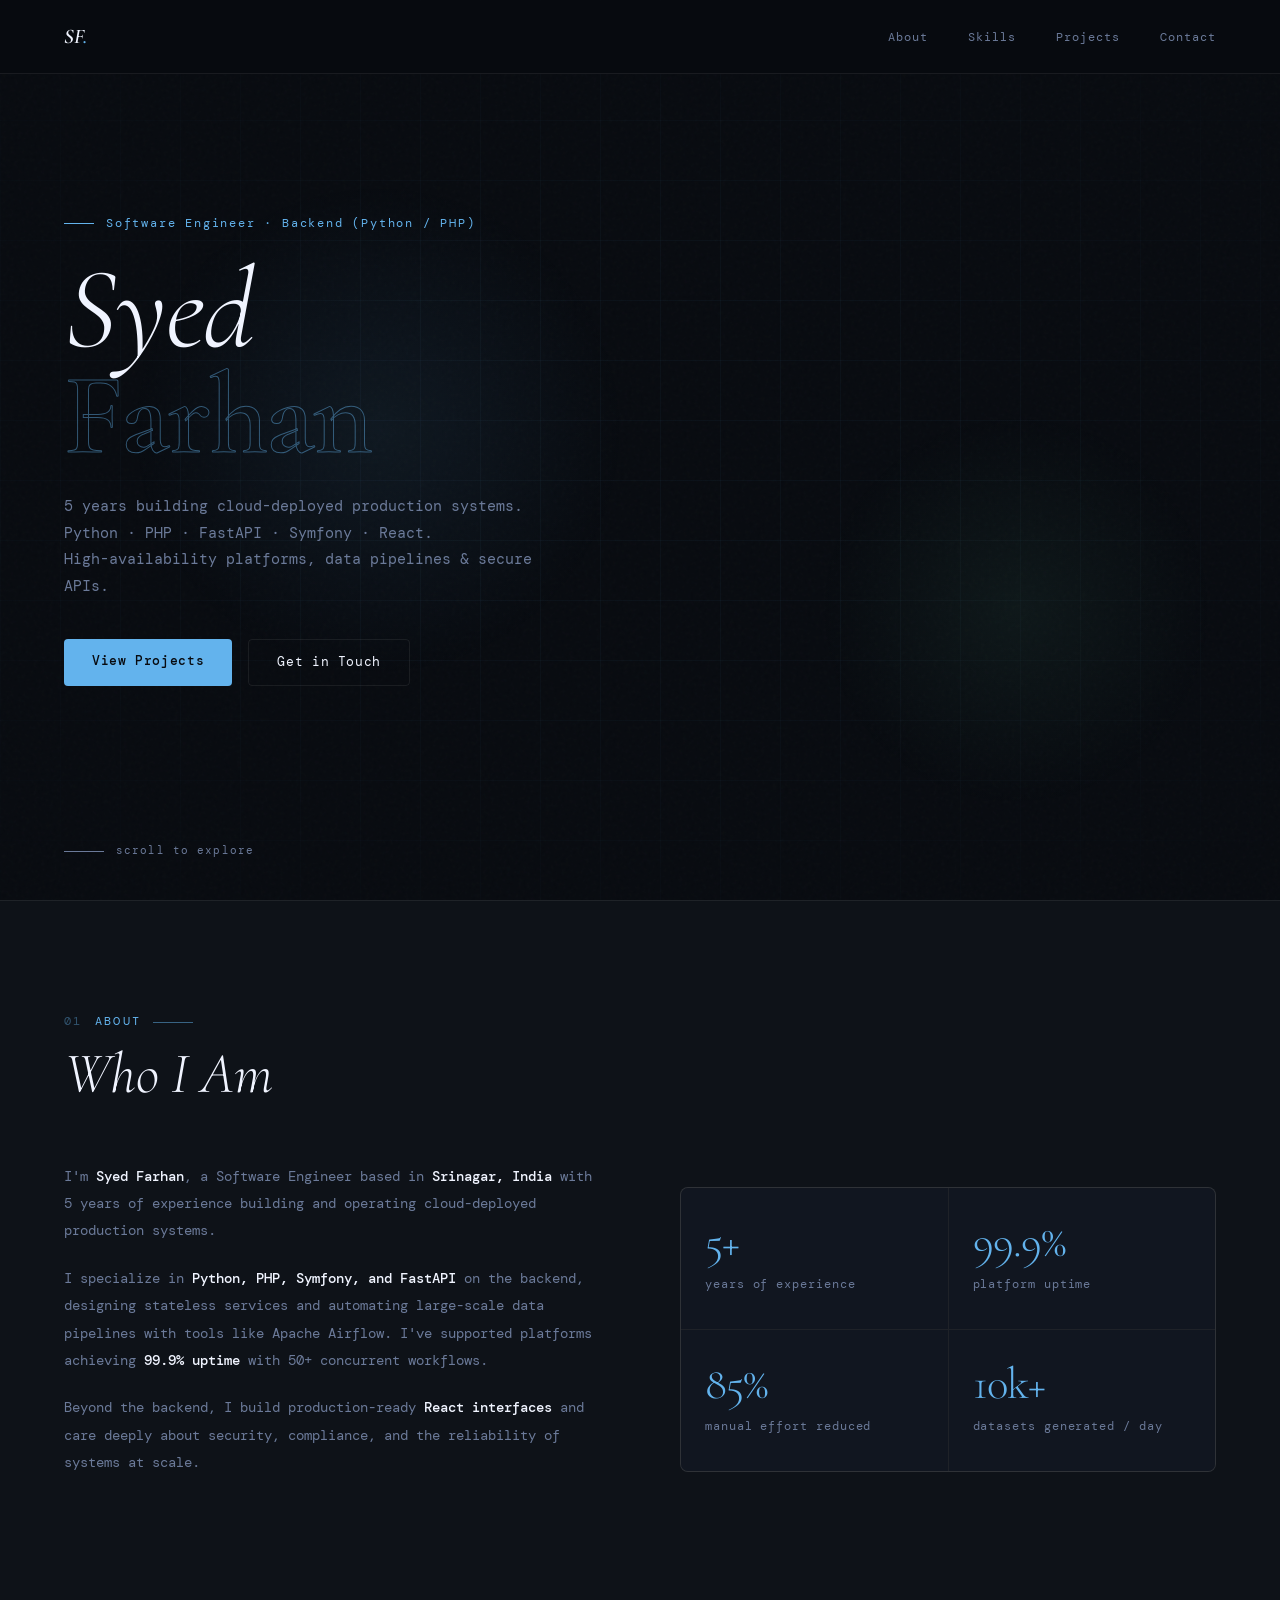
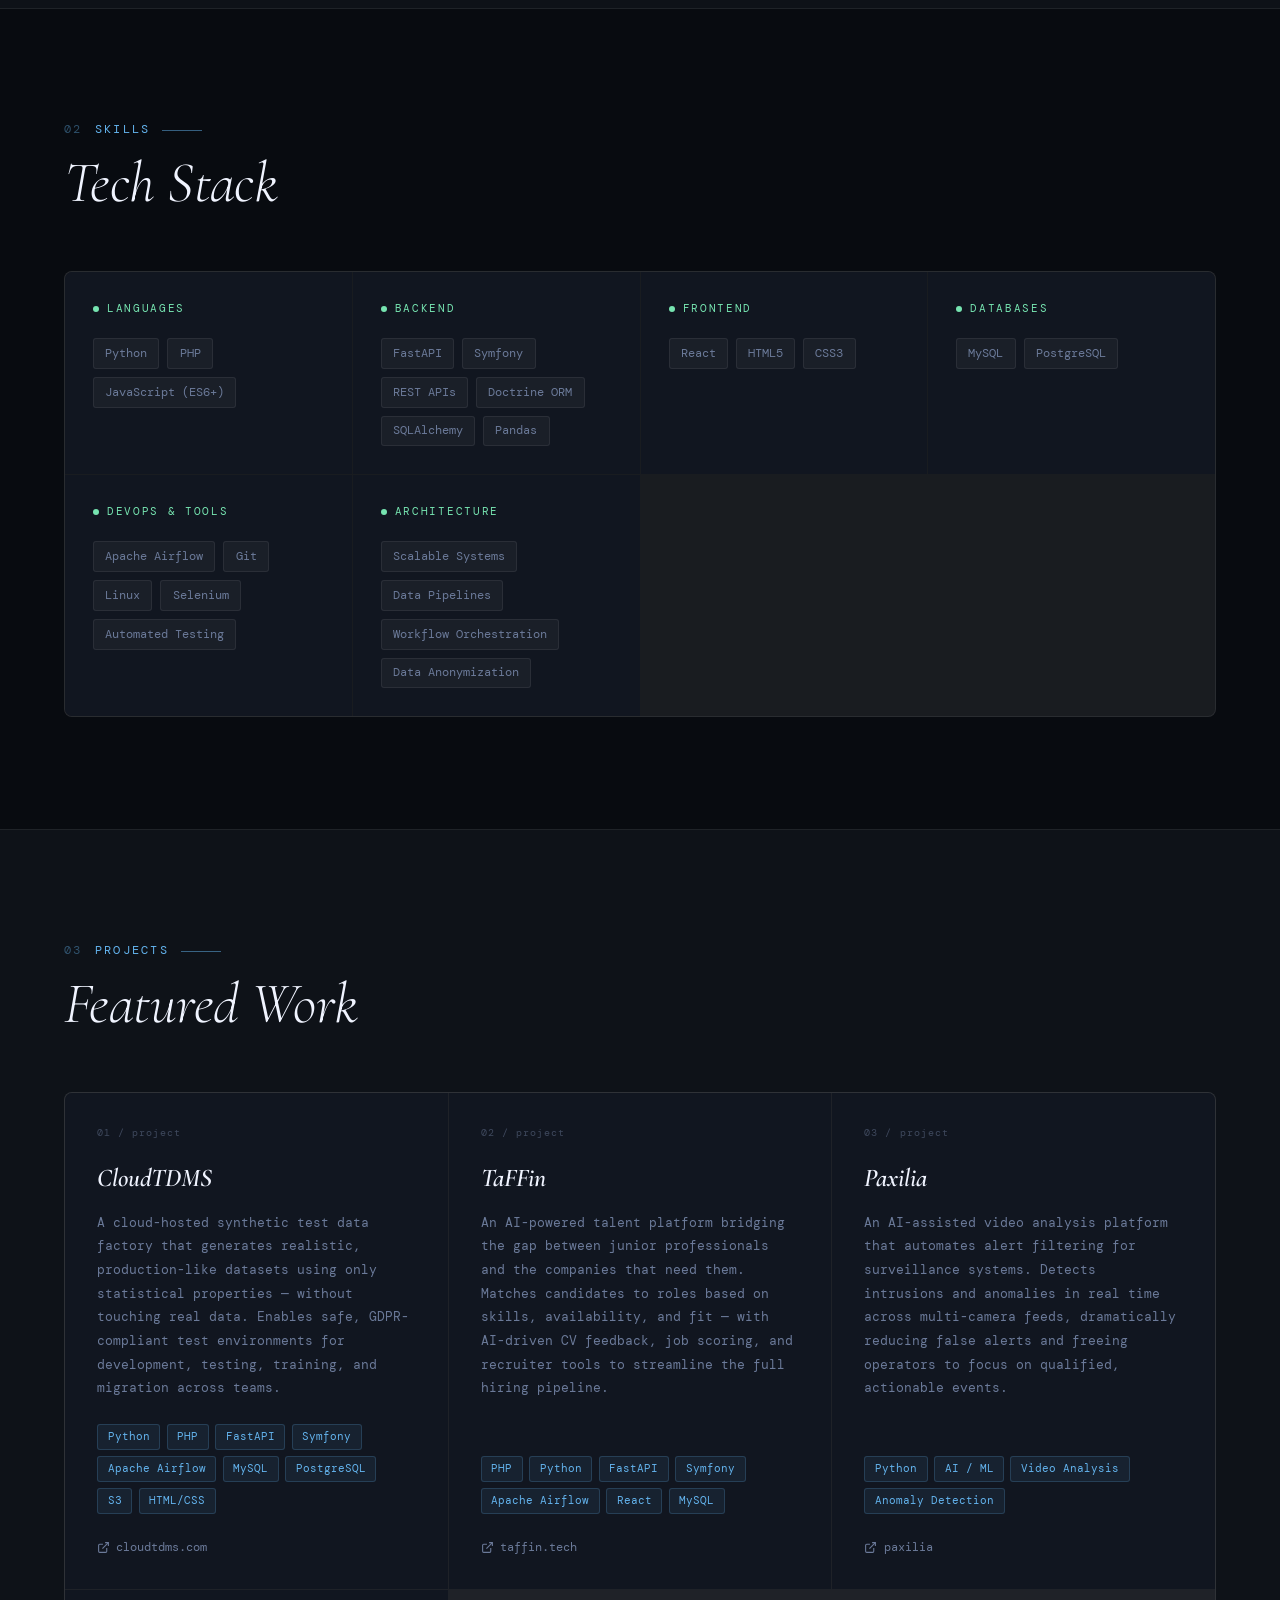
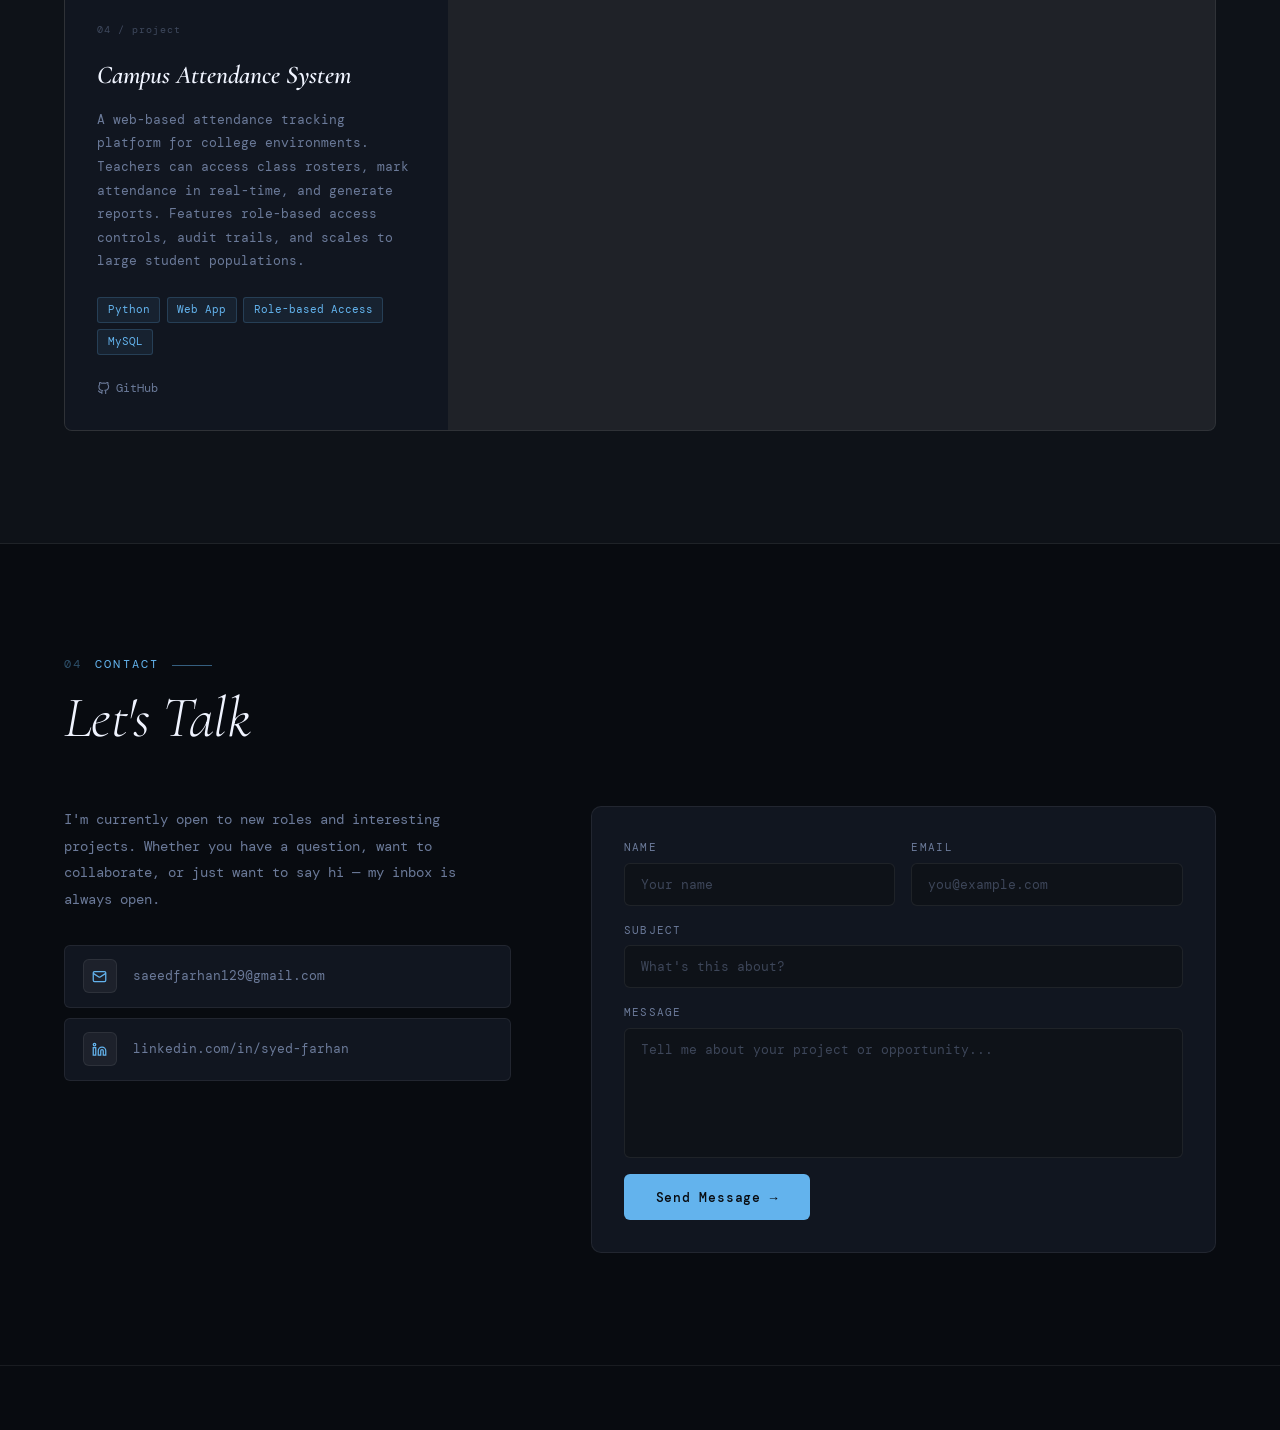
==== index.html @ 43ae6099 "name change" ====
<!DOCTYPE html>
<html lang="en">
<head>
<meta charset="UTF-8" />
<meta name="viewport" content="width=device-width, initial-scale=1.0" />
<title>Syed Farhan — Software Engineer</title>
<link rel="preconnect" href="https://fonts.googleapis.com" />
<link rel="preconnect" href="https://fonts.gstatic.com" crossorigin />
<link href="https://fonts.googleapis.com/css2?family=Cormorant+Garamond:ital,wght@0,300;0,400;0,600;0,700;1,300;1,400&family=DM+Mono:ital,wght@0,300;0,400;0,500;1,300&display=swap" rel="stylesheet" />
<style>
  *, *::before, *::after { box-sizing: border-box; margin: 0; padding: 0; }

  :root {
    --bg: #080B10;
    --bg2: #0E1218;
    --bg3: #141920;
    --card: #111620;
    --border: rgba(255,255,255,0.07);
    --border-glow: rgba(99,179,237,0.25);
    --text: #F0F4FF;
    --muted: #6B7A99;
    --accent: #63B3ED;
    --accent2: #76E4B0;
    --accent3: #F6AD55;
    --font-display: 'Cormorant Garamond', serif;
    --font-mono: 'DM Mono', monospace;
  }

  html { scroll-behavior: smooth; }

  body {
    background: var(--bg);
    color: var(--text);
    font-family: var(--font-display);
    overflow-x: hidden;
    line-height: 1.6;
  }

  /* NOISE OVERLAY */
  body::before {
    content: '';
    position: fixed;
    inset: 0;
    background-image: url("data:image/svg+xml,%3Csvg viewBox='0 0 256 256' xmlns='http://www.w3.org/2000/svg'%3E%3Cfilter id='noise'%3E%3CfeTurbulence type='fractalNoise' baseFrequency='0.9' numOctaves='4' stitchTiles='stitch'/%3E%3C/filter%3E%3Crect width='100%25' height='100%25' filter='url(%23noise)' opacity='0.035'/%3E%3C/svg%3E");
    pointer-events: none;
    z-index: 0;
    opacity: 0.6;
  }

  /* NAV */
  nav {
    position: fixed;
    top: 0; left: 0; right: 0;
    z-index: 100;
    display: flex;
    justify-content: space-between;
    align-items: center;
    padding: 1.25rem 4rem;
    background: rgba(8,11,16,0.85);
    backdrop-filter: blur(16px);
    border-bottom: 1px solid var(--border);
  }

  .nav-logo {
    font-family: 'Cormorant Garamond', serif;
    font-size: 1.3rem;
    font-weight: 600;
    font-style: italic;
    letter-spacing: 0.01em;
    color: var(--text);
    text-decoration: none;
  }

  .nav-logo span { color: var(--accent); }

  .nav-links {
    display: flex;
    gap: 2.5rem;
    list-style: none;
  }

  .nav-links a {
    font-family: var(--font-mono);
    font-size: 0.78rem;
    color: var(--muted);
    text-decoration: none;
    letter-spacing: 0.08em;
    transition: color 0.2s;
  }

  .nav-links a:hover { color: var(--accent); }

  /* HERO */
  #hero {
    min-height: 100vh;
    display: flex;
    align-items: center;
    padding: 0 4rem;
    position: relative;
    overflow: hidden;
  }

  .hero-grid-bg {
    position: absolute;
    inset: 0;
    background-image:
      linear-gradient(rgba(99,179,237,0.04) 1px, transparent 1px),
      linear-gradient(90deg, rgba(99,179,237,0.04) 1px, transparent 1px);
    background-size: 60px 60px;
    mask-image: radial-gradient(ellipse 80% 70% at 50% 50%, black 30%, transparent 100%);
  }

  .hero-glow {
    position: absolute;
    top: 20%; left: 10%;
    width: 500px; height: 500px;
    background: radial-gradient(circle, rgba(99,179,237,0.08) 0%, transparent 70%);
    pointer-events: none;
  }

  .hero-glow2 {
    position: absolute;
    bottom: 10%; right: 5%;
    width: 400px; height: 400px;
    background: radial-gradient(circle, rgba(118,228,176,0.06) 0%, transparent 70%);
    pointer-events: none;
  }

  .hero-content {
    position: relative;
    z-index: 1;
    max-width: 800px;
  }

  .hero-tag {
    font-family: var(--font-mono);
    font-size: 0.75rem;
    color: var(--accent);
    letter-spacing: 0.15em;
    margin-bottom: 1.5rem;
    display: flex;
    align-items: center;
    gap: 0.75rem;
    opacity: 0;
    animation: fadeUp 0.7s 0.1s forwards;
  }

  .hero-tag::before {
    content: '';
    width: 30px; height: 1px;
    background: var(--accent);
  }

  h1.hero-name {
    font-size: clamp(4rem, 9vw, 8.5rem);
    font-weight: 300;
    font-style: italic;
    line-height: 0.92;
    letter-spacing: -0.01em;
    margin-bottom: 1.5rem;
    opacity: 0;
    animation: fadeUp 0.7s 0.25s forwards;
  }

  h1.hero-name .line2 {
    color: transparent;
    -webkit-text-stroke: 1px rgba(99,179,237,0.45);
    font-style: normal;
    font-weight: 600;
  }

  .hero-desc {
    font-family: var(--font-mono);
    font-size: 0.92rem;
    color: var(--muted);
    max-width: 480px;
    line-height: 1.8;
    margin-bottom: 2.5rem;
    opacity: 0;
    animation: fadeUp 0.7s 0.4s forwards;
  }

  .hero-ctas {
    display: flex;
    gap: 1rem;
    flex-wrap: wrap;
    opacity: 0;
    animation: fadeUp 0.7s 0.55s forwards;
  }

  .btn-primary {
    padding: 0.75rem 1.75rem;
    background: var(--accent);
    color: #080B10;
    font-family: var(--font-mono);
    font-size: 0.8rem;
    font-weight: 500;
    letter-spacing: 0.05em;
    text-decoration: none;
    border-radius: 4px;
    transition: opacity 0.2s, transform 0.2s;
  }

  .btn-primary:hover { opacity: 0.88; transform: translateY(-2px); }

  .btn-ghost {
    padding: 0.75rem 1.75rem;
    background: transparent;
    color: var(--text);
    font-family: var(--font-mono);
    font-size: 0.8rem;
    font-weight: 400;
    letter-spacing: 0.05em;
    text-decoration: none;
    border: 1px solid var(--border);
    border-radius: 4px;
    transition: border-color 0.2s, transform 0.2s;
  }

  .btn-ghost:hover { border-color: var(--accent); transform: translateY(-2px); }

  .hero-scroll-hint {
    position: absolute;
    bottom: 2.5rem; left: 4rem;
    font-family: var(--font-mono);
    font-size: 0.7rem;
    color: var(--muted);
    letter-spacing: 0.1em;
    display: flex;
    align-items: center;
    gap: 0.75rem;
    opacity: 0;
    animation: fadeUp 0.7s 0.9s forwards;
  }

  .scroll-line {
    width: 40px; height: 1px;
    background: var(--muted);
    position: relative;
    overflow: hidden;
  }

  .scroll-line::after {
    content: '';
    position: absolute;
    top: 0; left: -100%;
    width: 100%; height: 100%;
    background: var(--accent);
    animation: scrollAnim 2s 1.5s infinite;
  }

  /* SECTIONS */
  section {
    padding: 7rem 4rem;
    position: relative;
  }

  .section-label {
    font-family: var(--font-mono);
    font-size: 0.72rem;
    color: var(--accent);
    letter-spacing: 0.2em;
    text-transform: uppercase;
    margin-bottom: 0.75rem;
    display: flex;
    align-items: center;
    gap: 0.75rem;
  }

  .section-label::before {
    content: attr(data-num);
    opacity: 0.4;
  }

  .section-label::after {
    content: '';
    flex: 1;
    max-width: 40px;
    height: 1px;
    background: var(--accent);
    opacity: 0.5;
  }

  h2.section-title {
    font-size: clamp(2.2rem, 4.5vw, 3.8rem);
    font-weight: 300;
    font-style: italic;
    letter-spacing: -0.01em;
    margin-bottom: 3.5rem;
    line-height: 1.1;
  }

  /* ABOUT */
  #about {
    background: var(--bg2);
    border-top: 1px solid var(--border);
    border-bottom: 1px solid var(--border);
  }

  .about-grid {
    display: grid;
    grid-template-columns: 1fr 1fr;
    gap: 5rem;
    align-items: center;
  }

  .about-text p {
    font-family: var(--font-mono);
    font-size: 0.9rem;
    color: var(--muted);
    line-height: 1.9;
    margin-bottom: 1.25rem;
  }

  .about-text p strong { color: var(--text); font-weight: 500; }

  .about-stats {
    display: grid;
    grid-template-columns: 1fr 1fr;
    gap: 1px;
    background: var(--border);
    border: 1px solid var(--border);
    border-radius: 8px;
    overflow: hidden;
  }

  .stat-cell {
    background: var(--card);
    padding: 2rem 1.5rem;
    transition: background 0.2s;
  }

  .stat-cell:hover { background: var(--bg3); }

  .stat-num {
    font-family: 'Cormorant Garamond', serif;
    font-size: 2.8rem;
    font-weight: 300;
    letter-spacing: -0.02em;
    color: var(--accent);
    display: block;
    line-height: 1;
    margin-bottom: 0.4rem;
  }

  .stat-label {
    font-family: var(--font-mono);
    font-size: 0.72rem;
    color: var(--muted);
    letter-spacing: 0.08em;
  }

  /* SKILLS */
  #skills { background: var(--bg); }

  .skills-grid {
    display: grid;
    grid-template-columns: repeat(auto-fit, minmax(240px, 1fr));
    gap: 1px;
    background: var(--border);
    border: 1px solid var(--border);
    border-radius: 8px;
    overflow: hidden;
  }

  .skill-category {
    background: var(--card);
    padding: 1.75rem;
    transition: background 0.2s;
  }

  .skill-category:hover { background: var(--bg3); }

  .skill-category-name {
    font-family: var(--font-mono);
    font-size: 0.7rem;
    color: var(--accent2);
    letter-spacing: 0.15em;
    text-transform: uppercase;
    margin-bottom: 1.25rem;
    display: flex;
    align-items: center;
    gap: 0.5rem;
  }

  .skill-category-name::before {
    content: '';
    width: 6px; height: 6px;
    background: var(--accent2);
    border-radius: 50%;
  }

  .skill-tags {
    display: flex;
    flex-wrap: wrap;
    gap: 0.5rem;
  }

  .skill-tag {
    font-family: var(--font-mono);
    font-size: 0.75rem;
    color: var(--muted);
    background: rgba(255,255,255,0.04);
    border: 1px solid var(--border);
    padding: 0.3rem 0.7rem;
    border-radius: 3px;
    transition: color 0.2s, border-color 0.2s;
  }

  .skill-tag:hover { color: var(--text); border-color: rgba(255,255,255,0.15); }

  /* PROJECTS */
  #projects {
    background: var(--bg2);
    border-top: 1px solid var(--border);
    border-bottom: 1px solid var(--border);
  }

  .projects-grid {
    display: grid;
    grid-template-columns: repeat(auto-fit, minmax(320px, 1fr));
    gap: 1px;
    background: var(--border);
    border: 1px solid var(--border);
    border-radius: 8px;
    overflow: hidden;
  }

  .project-card {
    background: var(--card);
    padding: 2rem;
    position: relative;
    transition: background 0.25s;
    overflow: hidden;
    display: flex;
    flex-direction: column;
  }

  .project-card::before {
    content: '';
    position: absolute;
    top: 0; left: 0; right: 0;
    height: 2px;
    background: linear-gradient(90deg, var(--accent), var(--accent2));
    opacity: 0;
    transition: opacity 0.25s;
  }

  .project-card:hover { background: var(--bg3); }
  .project-card:hover::before { opacity: 1; }

  .project-num {
    font-family: var(--font-mono);
    font-size: 0.65rem;
    color: var(--muted);
    letter-spacing: 0.1em;
    margin-bottom: 1rem;
    opacity: 0.5;
  }

  .project-title {
    font-family: 'Cormorant Garamond', serif;
    font-size: 1.6rem;
    font-weight: 600;
    font-style: italic;
    letter-spacing: 0;
    margin-bottom: 0.75rem;
    color: var(--text);
  }

  .project-desc {
    font-family: var(--font-mono);
    font-size: 0.82rem;
    color: var(--muted);
    line-height: 1.8;
    margin-bottom: 1.5rem;
    flex: 1;
  }

  .project-tech {
    display: flex;
    flex-wrap: wrap;
    gap: 0.4rem;
    margin-bottom: 1.5rem;
  }

  .tech-tag {
    font-family: var(--font-mono);
    font-size: 0.68rem;
    color: var(--accent);
    background: rgba(99,179,237,0.08);
    border: 1px solid rgba(99,179,237,0.2);
    padding: 0.2rem 0.6rem;
    border-radius: 3px;
  }

  .project-links {
    display: flex;
    gap: 1rem;
  }

  .project-link {
    font-family: var(--font-mono);
    font-size: 0.75rem;
    color: var(--muted);
    text-decoration: none;
    display: flex;
    align-items: center;
    gap: 0.4rem;
    transition: color 0.2s;
  }

  .project-link:hover { color: var(--accent); }

  .project-link svg { width: 13px; height: 13px; }

  /* CONTACT */
  #contact { background: var(--bg); }

  .contact-inner {
    display: grid;
    grid-template-columns: 1fr 1.4fr;
    gap: 5rem;
    align-items: start;
  }

  .contact-left p {
    font-family: var(--font-mono);
    font-size: 0.88rem;
    color: var(--muted);
    line-height: 1.9;
    margin-bottom: 2rem;
  }

  .contact-links {
    display: flex;
    flex-direction: column;
    gap: 0.6rem;
  }

  .contact-link {
    display: flex;
    align-items: center;
    gap: 1rem;
    font-family: var(--font-mono);
    font-size: 0.8rem;
    color: var(--muted);
    text-decoration: none;
    padding: 0.85rem 1.1rem;
    border: 1px solid var(--border);
    border-radius: 6px;
    background: var(--card);
    transition: color 0.2s, border-color 0.2s, background 0.2s;
  }

  .contact-link:hover {
    color: var(--text);
    border-color: rgba(99,179,237,0.3);
    background: rgba(99,179,237,0.05);
  }

  .contact-link-icon {
    width: 34px; height: 34px;
    background: rgba(255,255,255,0.05);
    border-radius: 6px;
    display: flex;
    align-items: center;
    justify-content: center;
    flex-shrink: 0;
    border: 1px solid var(--border);
  }

  .contact-link-icon svg { width: 15px; height: 15px; stroke: var(--accent); }

  .contact-form {
    display: flex;
    flex-direction: column;
    gap: 1rem;
    background: var(--card);
    border: 1px solid var(--border);
    border-radius: 10px;
    padding: 2rem;
  }

  .form-row {
    display: grid;
    grid-template-columns: 1fr 1fr;
    gap: 1rem;
  }

  .form-group {
    display: flex;
    flex-direction: column;
    gap: 0.4rem;
  }

  .form-label {
    font-family: var(--font-mono);
    font-size: 0.68rem;
    color: var(--muted);
    letter-spacing: 0.12em;
    text-transform: uppercase;
  }

  .form-input, .form-textarea {
    background: var(--bg2);
    border: 1px solid var(--border);
    border-radius: 6px;
    padding: 0.75rem 1rem;
    color: var(--text);
    font-family: var(--font-mono);
    font-size: 0.83rem;
    outline: none;
    transition: border-color 0.2s, background 0.2s;
    resize: none;
  }

  .form-input::placeholder, .form-textarea::placeholder { color: rgba(107,122,153,0.5); }

  .form-input:focus, .form-textarea:focus {
    border-color: rgba(99,179,237,0.4);
    background: rgba(99,179,237,0.03);
  }

  .form-textarea { min-height: 130px; }

  .form-submit {
    padding: 0.9rem 2rem;
    background: var(--accent);
    color: #080B10;
    font-family: var(--font-mono);
    font-size: 0.8rem;
    font-weight: 500;
    letter-spacing: 0.06em;
    border: none;
    border-radius: 6px;
    cursor: pointer;
    align-self: flex-start;
    transition: opacity 0.2s, transform 0.15s;
  }

  .form-submit:hover { opacity: 0.88; transform: translateY(-1px); }

  /* FOOTER */
  footer {
    border-top: 1px solid var(--border);
    padding: 2rem 4rem;
    display: flex;
    justify-content: space-between;
    align-items: center;
    background: var(--bg);
  }

  .footer-copy {
    font-family: var(--font-mono);
    font-size: 0.72rem;
    color: var(--muted);
    letter-spacing: 0.05em;
  }

  .footer-back {
    font-family: var(--font-mono);
    font-size: 0.72rem;
    color: var(--muted);
    text-decoration: none;
    display: flex;
    align-items: center;
    gap: 0.5rem;
    transition: color 0.2s;
  }

  .footer-back:hover { color: var(--accent); }

  /* ANIMATIONS */
  @keyframes fadeUp {
    from { opacity: 0; transform: translateY(20px); }
    to   { opacity: 1; transform: translateY(0); }
  }

  @keyframes scrollAnim {
    0%  { left: -100%; }
    50% { left: 0%; }
    100%{ left: 100%; }
  }

  /* RESPONSIVE */
  @media (max-width: 900px) {
    nav { padding: 1.25rem 2rem; }
    .nav-links { gap: 1.5rem; }
    section { padding: 5rem 2rem; }
    #hero { padding: 0 2rem; }
    .hero-scroll-hint { left: 2rem; }
    .about-grid, .contact-inner { grid-template-columns: 1fr; gap: 3rem; }
    footer { padding: 1.5rem 2rem; }
  }

  @media (max-width: 600px) {
    .nav-links { display: none; }
    .form-row { grid-template-columns: 1fr; }
  }
</style>
</head>
<body>

<!-- NAV -->
<nav>
  <a href="#hero" class="nav-logo">SF<span>.</span></a>
  <ul class="nav-links">
    <li><a href="#about">About</a></li>
    <li><a href="#skills">Skills</a></li>
    <li><a href="#projects">Projects</a></li>
    <li><a href="#contact">Contact</a></li>
  </ul>
</nav>

<!-- HERO -->
<section id="hero">
  <div class="hero-grid-bg"></div>
  <div class="hero-glow"></div>
  <div class="hero-glow2"></div>
  <div class="hero-content">
    <div class="hero-tag">Software Engineer · Backend (Python / PHP)</div>
    <h1 class="hero-name">
      Syed<br>
      <span class="line2">Farhan</span>
    </h1>
    <p class="hero-desc">
      5 years building cloud-deployed production systems.<br>
      Python · PHP · FastAPI · Symfony · React.<br>
      High-availability platforms, data pipelines & secure APIs.
    </p>
    <div class="hero-ctas">
      <a href="#projects" class="btn-primary">View Projects</a>
      <a href="#contact" class="btn-ghost">Get in Touch</a>
    </div>
  </div>
  <div class="hero-scroll-hint">
    <span class="scroll-line"></span>
    scroll to explore
  </div>
</section>

<!-- ABOUT -->
<section id="about">
  <div class="section-label" data-num="01">About</div>
  <h2 class="section-title">Who I Am</h2>
  <div class="about-grid">
    <div class="about-text">
      <p>
        I'm <strong>Syed Farhan</strong>, a Software Engineer based in <strong>Srinagar, India</strong> with
        5 years of experience building and operating cloud-deployed production systems.
      </p>
      <p>
        I specialize in <strong>Python, PHP, Symfony, and FastAPI</strong> on the backend,
        designing stateless services and automating large-scale data pipelines with
        tools like Apache Airflow. I've supported platforms achieving <strong>99.9% uptime</strong>
        with 50+ concurrent workflows.
      </p>
      <p>
        Beyond the backend, I build production-ready <strong>React interfaces</strong> and care
        deeply about security, compliance, and the reliability of systems at scale.
      </p>
    </div>
    <div class="about-stats">
      <div class="stat-cell">
        <span class="stat-num">5+</span>
        <span class="stat-label">years of experience</span>
      </div>
      <div class="stat-cell">
        <span class="stat-num">99.9%</span>
        <span class="stat-label">platform uptime</span>
      </div>
      <div class="stat-cell">
        <span class="stat-num">85%</span>
        <span class="stat-label">manual effort reduced</span>
      </div>
      <div class="stat-cell">
        <span class="stat-num">10k+</span>
        <span class="stat-label">datasets generated / day</span>
      </div>
    </div>
  </div>
</section>

<!-- SKILLS -->
<section id="skills">
  <div class="section-label" data-num="02">Skills</div>
  <h2 class="section-title">Tech Stack</h2>
  <div class="skills-grid">
    <div class="skill-category">
      <div class="skill-category-name">Languages</div>
      <div class="skill-tags">
        <span class="skill-tag">Python</span>
        <span class="skill-tag">PHP</span>
        <span class="skill-tag">JavaScript (ES6+)</span>
      </div>
    </div>
    <div class="skill-category">
      <div class="skill-category-name">Backend</div>
      <div class="skill-tags">
        <span class="skill-tag">FastAPI</span>
        <span class="skill-tag">Symfony</span>
        <span class="skill-tag">REST APIs</span>
        <span class="skill-tag">Doctrine ORM</span>
        <span class="skill-tag">SQLAlchemy</span>
        <span class="skill-tag">Pandas</span>
      </div>
    </div>
    <div class="skill-category">
      <div class="skill-category-name">Frontend</div>
      <div class="skill-tags">
        <span class="skill-tag">React</span>
        <span class="skill-tag">HTML5</span>
        <span class="skill-tag">CSS3</span>
      </div>
    </div>
    <div class="skill-category">
      <div class="skill-category-name">Databases</div>
      <div class="skill-tags">
        <span class="skill-tag">MySQL</span>
        <span class="skill-tag">PostgreSQL</span>
      </div>
    </div>
    <div class="skill-category">
      <div class="skill-category-name">DevOps & Tools</div>
      <div class="skill-tags">
        <span class="skill-tag">Apache Airflow</span>
        <span class="skill-tag">Git</span>
        <span class="skill-tag">Linux</span>
        <span class="skill-tag">Selenium</span>
        <span class="skill-tag">Automated Testing</span>
      </div>
    </div>
    <div class="skill-category">
      <div class="skill-category-name">Architecture</div>
      <div class="skill-tags">
        <span class="skill-tag">Scalable Systems</span>
        <span class="skill-tag">Data Pipelines</span>
        <span class="skill-tag">Workflow Orchestration</span>
        <span class="skill-tag">Data Anonymization</span>
      </div>
    </div>
  </div>
</section>

<!-- PROJECTS -->
<section id="projects">
  <div class="section-label" data-num="03">Projects</div>
  <h2 class="section-title">Featured Work</h2>
  <div class="projects-grid">

    <div class="project-card">
      <div class="project-num">01 / project</div>
      <div class="project-title">CloudTDMS</div>
      <p class="project-desc">
        A cloud-hosted synthetic test data factory that generates realistic,
        production-like datasets using only statistical properties — without
        touching real data. Enables safe, GDPR-compliant test environments
        for development, testing, training, and migration across teams.
      </p>
      <div class="project-tech">
        <span class="tech-tag">Python</span>
        <span class="tech-tag">PHP</span>
        <span class="tech-tag">FastAPI</span>
        <span class="tech-tag">Symfony</span>
        <span class="tech-tag">Apache Airflow</span>
        <span class="tech-tag">MySQL</span>
        <span class="tech-tag">PostgreSQL</span>
        <span class="tech-tag">S3</span>
        <span class="tech-tag">HTML/CSS</span>
      </div>
      <div class="project-links">
        <a href="https://cloudtdms.com" class="project-link" target="_blank">
          <svg viewBox="0 0 24 24" fill="none" stroke="currentColor" stroke-width="2"><path d="M18 13v6a2 2 0 0 1-2 2H5a2 2 0 0 1-2-2V8a2 2 0 0 1 2-2h6"/><polyline points="15 3 21 3 21 9"/><line x1="10" y1="14" x2="21" y2="3"/></svg>
          cloudtdms.com
        </a>
      </div>
    </div>

    <div class="project-card">
      <div class="project-num">02 / project</div>
      <div class="project-title">TaFFin</div>
      <p class="project-desc">
        An AI-powered talent platform bridging the gap between junior professionals
        and the companies that need them. Matches candidates to roles based on skills,
        availability, and fit — with AI-driven CV feedback, job scoring, and
        recruiter tools to streamline the full hiring pipeline.
      </p>
      <div class="project-tech">
        <span class="tech-tag">PHP</span>
        <span class="tech-tag">Python</span>
        <span class="tech-tag">FastAPI</span>
        <span class="tech-tag">Symfony</span>
        <span class="tech-tag">Apache Airflow</span>
        <span class="tech-tag">React</span>
        <span class="tech-tag">MySQL</span>
      </div>
      <div class="project-links">
        <a href="https://taffin.tech" class="project-link" target="_blank">
          <svg viewBox="0 0 24 24" fill="none" stroke="currentColor" stroke-width="2"><path d="M18 13v6a2 2 0 0 1-2 2H5a2 2 0 0 1-2-2V8a2 2 0 0 1 2-2h6"/><polyline points="15 3 21 3 21 9"/><line x1="10" y1="14" x2="21" y2="3"/></svg>
          taffin.tech
        </a>
      </div>
    </div>

    <div class="project-card">
      <div class="project-num">03 / project</div>
      <div class="project-title">Paxilia</div>
      <p class="project-desc">
        An AI-assisted video analysis platform that automates alert filtering
        for surveillance systems. Detects intrusions and anomalies in real time
        across multi-camera feeds, dramatically reducing false alerts and freeing
        operators to focus on qualified, actionable events.
      </p>
      <div class="project-tech">
        <span class="tech-tag">Python</span>
        <span class="tech-tag">AI / ML</span>
        <span class="tech-tag">Video Analysis</span>
        <span class="tech-tag">Anomaly Detection</span>
      </div>
      <div class="project-links">
        <a href="https://paxilia.com" class="project-link" target="_blank">
          <svg viewBox="0 0 24 24" fill="none" stroke="currentColor" stroke-width="2"><path d="M18 13v6a2 2 0 0 1-2 2H5a2 2 0 0 1-2-2V8a2 2 0 0 1 2-2h6"/><polyline points="15 3 21 3 21 9"/><line x1="10" y1="14" x2="21" y2="3"/></svg>
          paxilia
        </a>
      </div>
    </div>

    <div class="project-card">
      <div class="project-num">04 / project</div>
      <div class="project-title">Campus Attendance System</div>
      <p class="project-desc">
        A web-based attendance tracking platform for college environments. Teachers
        can access class rosters, mark attendance in real-time, and generate reports.
        Features role-based access controls, audit trails, and scales to large
        student populations.
      </p>
      <div class="project-tech">
        <span class="tech-tag">Python</span>
        <span class="tech-tag">Web App</span>
        <span class="tech-tag">Role-based Access</span>
        <span class="tech-tag">MySQL</span>
      </div>
      <div class="project-links">
        <a href="#" class="project-link">
          <svg viewBox="0 0 24 24" fill="none" stroke="currentColor" stroke-width="2"><path d="M9 19c-5 1.5-5-2.5-7-3m14 6v-3.87a3.37 3.37 0 0 0-.94-2.61c3.14-.35 6.44-1.54 6.44-7A5.44 5.44 0 0 0 20 4.77 5.07 5.07 0 0 0 19.91 1S18.73.65 16 2.48a13.38 13.38 0 0 0-7 0C6.27.65 5.09 1 5.09 1A5.07 5.07 0 0 0 5 4.77a5.44 5.44 0 0 0-1.5 3.78c0 5.42 3.3 6.61 6.44 7A3.37 3.37 0 0 0 9 18.13V22"/></svg>
          GitHub
        </a>
      </div>
    </div>

  </div>
</section>

<!-- CONTACT -->
<section id="contact">
  <div class="section-label" data-num="04">Contact</div>
  <h2 class="section-title">Let's Talk</h2>
  <div class="contact-inner">

    <div class="contact-left">
      <p>
        I'm currently open to new roles and interesting projects.
        Whether you have a question, want to collaborate, or just
        want to say hi — my inbox is always open.
      </p>
      <div class="contact-links">
        <a href="mailto:saeedfarhan129@gmail.com" class="contact-link">
          <span class="contact-link-icon">
            <svg viewBox="0 0 24 24" fill="none" stroke="currentColor" stroke-width="2"><rect x="2" y="4" width="20" height="16" rx="2"/><path d="m22 7-8.97 5.7a1.94 1.94 0 0 1-2.06 0L2 7"/></svg>
          </span>
          <span>saeedfarhan129@gmail.com</span>
        </a>
        <a href="https://linkedin.com/in/syed-farhan" class="contact-link" target="_blank">
          <span class="contact-link-icon">
            <svg viewBox="0 0 24 24" fill="none" stroke="currentColor" stroke-width="2"><path d="M16 8a6 6 0 0 1 6 6v7h-4v-7a2 2 0 0 0-2-2 2 2 0 0 0-2 2v7h-4v-7a6 6 0 0 1 6-6z"/><rect x="2" y="9" width="4" height="12"/><circle cx="4" cy="4" r="2"/></svg>
          </span>
          <span>linkedin.com/in/syed-farhan</span>
        </a>

      </div>
    </div>

    <div class="contact-form">
      <div class="form-row">
        <div class="form-group">
          <label class="form-label">Name</label>
          <input type="text" class="form-input" placeholder="Your name" />
        </div>
        <div class="form-group">
          <label class="form-label">Email</label>
          <input type="email" class="form-input" placeholder="you@example.com" />
        </div>
      </div>
      <div class="form-group">
        <label class="form-label">Subject</label>
        <input type="text" class="form-input" placeholder="What's this about?" />
      </div>
      <div class="form-group">
        <label class="form-label">Message</label>
        <textarea class="form-textarea" placeholder="Tell me about your project or opportunity..."></textarea>
      </div>
      <button class="form-submit">Send Message &rarr;</button>
    </div>

  </div>
</section>

<!-- FOOTER -->
<footer>
  <span class="fo
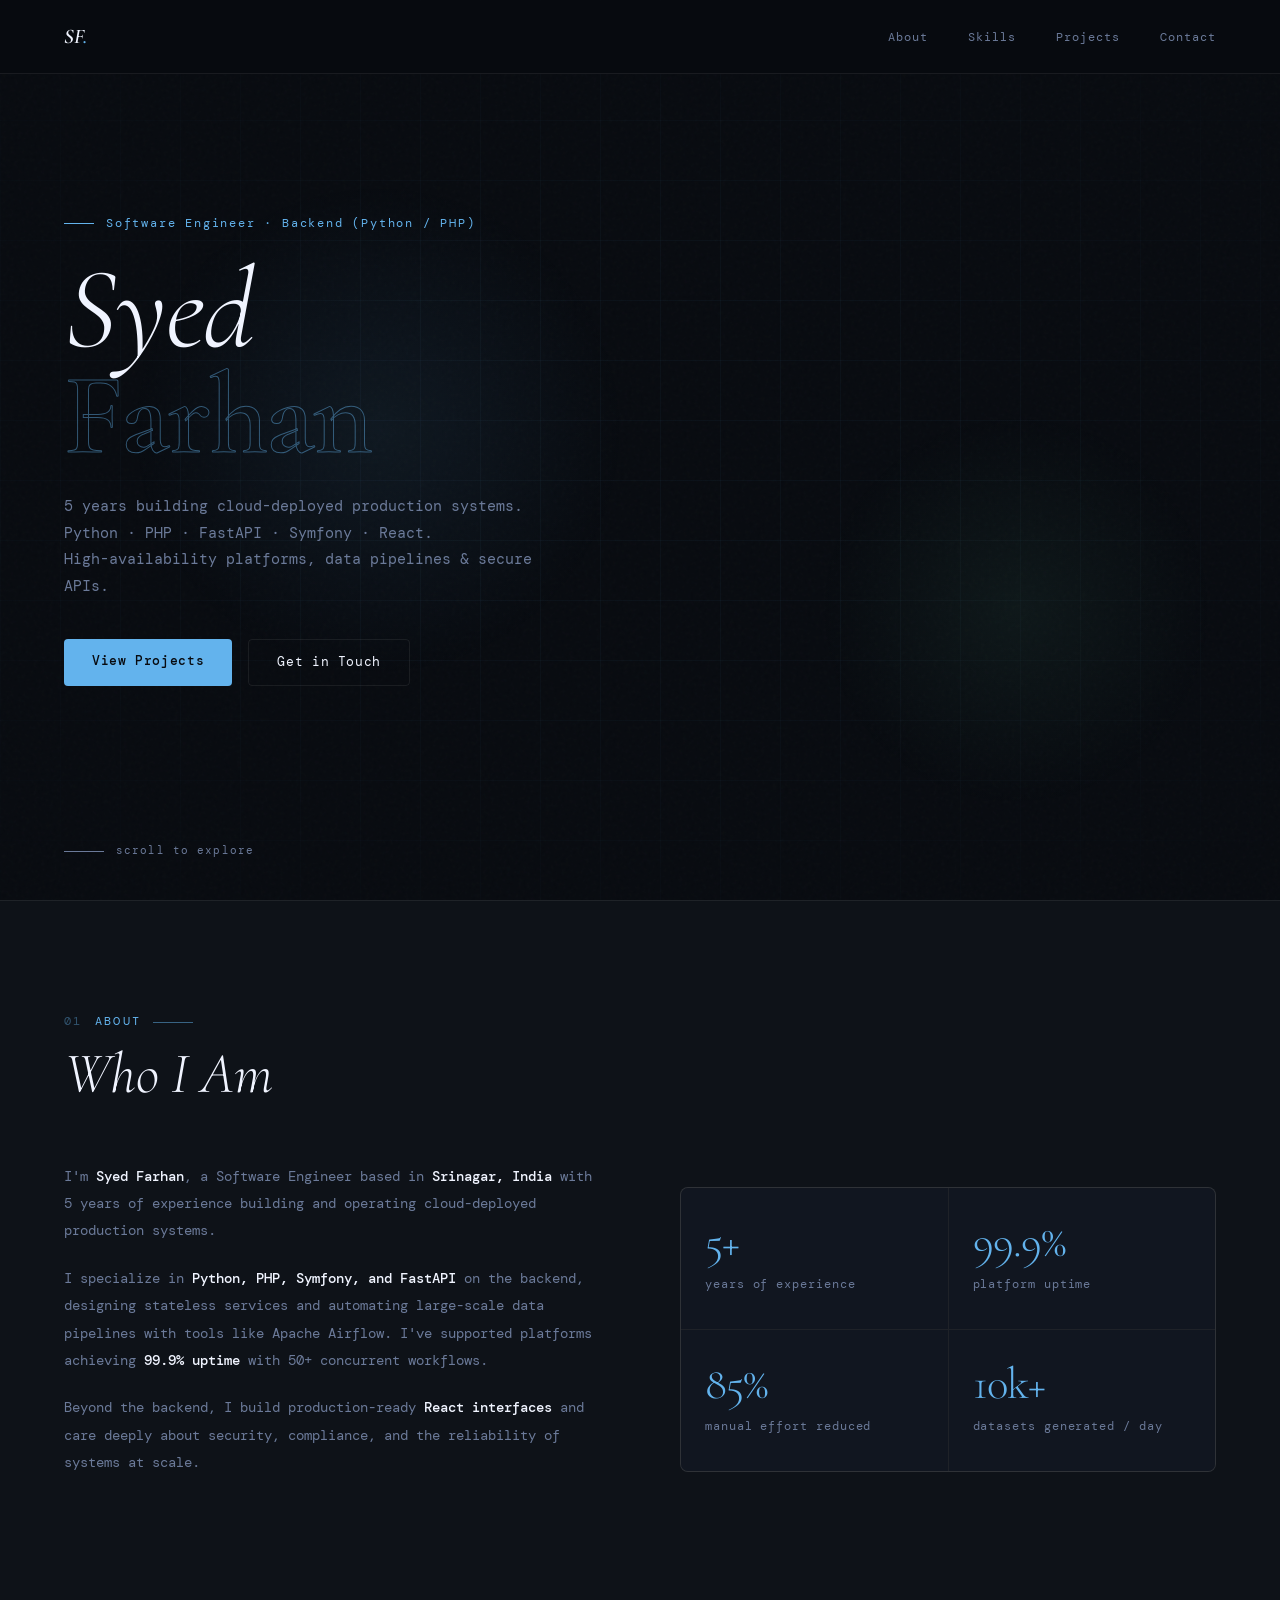
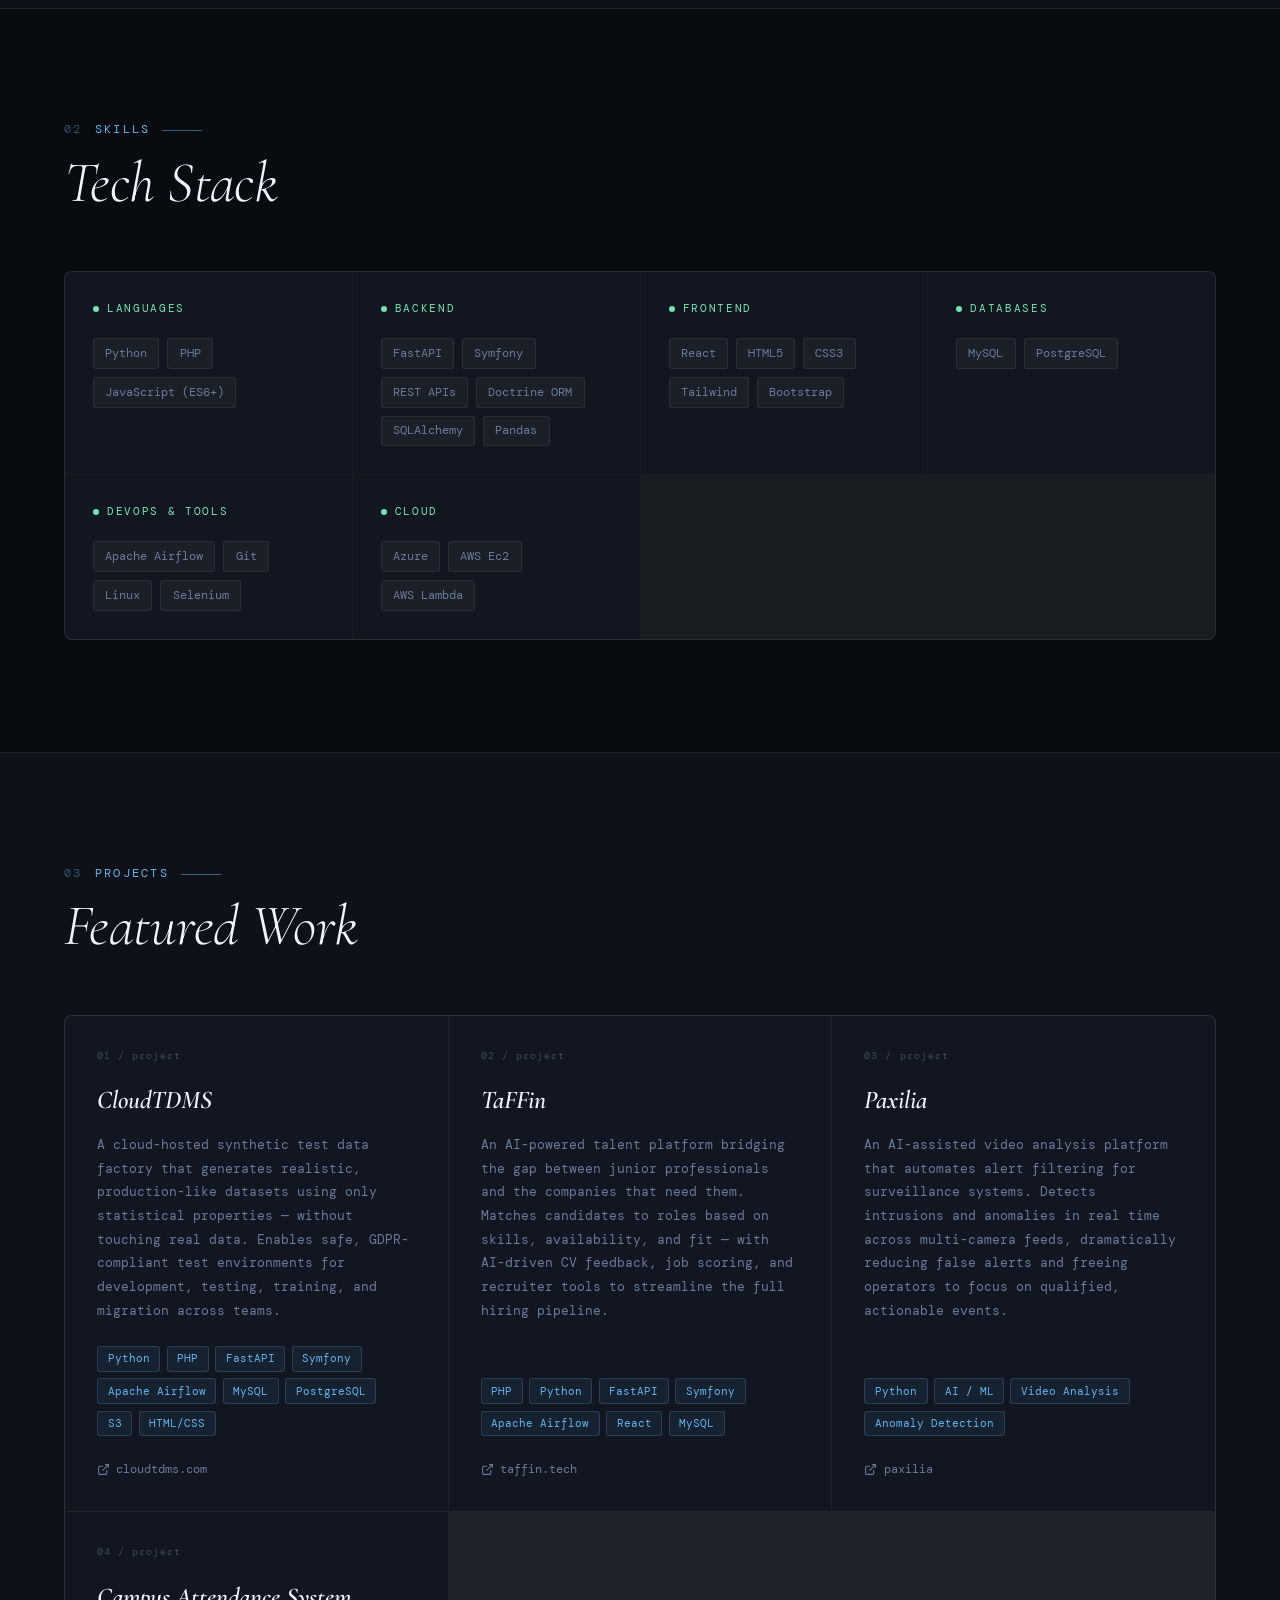
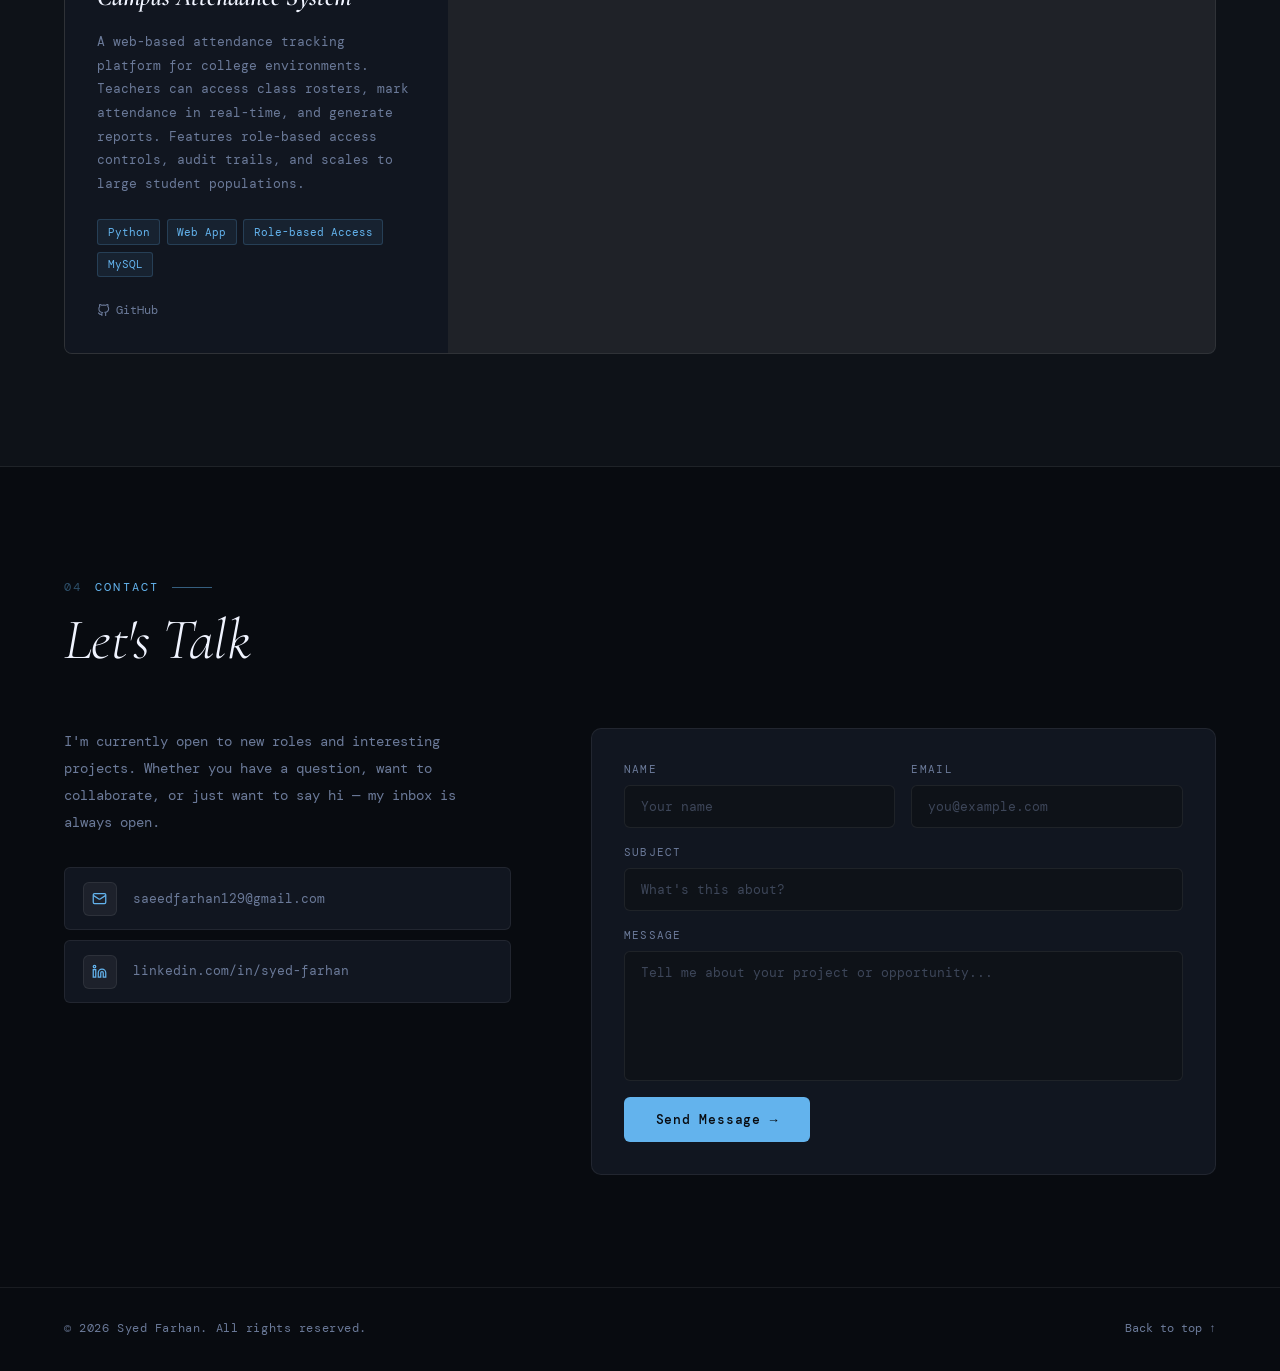
==== commit c4c9e3bd: "footer" ====
--- a/index.html
+++ b/index.html
@@ -812,6 +812,8 @@
         <span class="skill-tag">React</span>
         <span class="skill-tag">HTML5</span>
         <span class="skill-tag">CSS3</span>
+        <span class="skill-tag">Tailwind</span>
+        <span class="skill-tag">Bootstrap</span>
       </div>
     </div>
     <div class="skill-category">
@@ -828,16 +830,14 @@
         <span class="skill-tag">Git</span>
         <span class="skill-tag">Linux</span>
         <span class="skill-tag">Selenium</span>
-        <span class="skill-tag">Automated Testing</span>
       </div>
     </div>
     <div class="skill-category">
-      <div class="skill-category-name">Architecture</div>
+      <div class="skill-category-name">Cloud</div>
       <div class="skill-tags">
-        <span class="skill-tag">Scalable Systems</span>
-        <span class="skill-tag">Data Pipelines</span>
-        <span class="skill-tag">Workflow Orchestration</span>
-        <span class="skill-tag">Data Anonymization</span>
+        <span class="skill-tag">Azure</span>
+        <span class="skill-tag">AWS Ec2</span>
+        <span class="skill-tag">AWS Lambda</span>
       </div>
     </div>
   </div>
@@ -1008,4 +1008,9 @@
 
 <!-- FOOTER -->
 <footer>
-  <span class="fo+  <span class="footer-copy">© 2026 Syed Farhan. All rights reserved.</span>
+  <a href="#hero" class="footer-back">Back to top ↑</a>
+</footer>
+
+</body>
+</html>
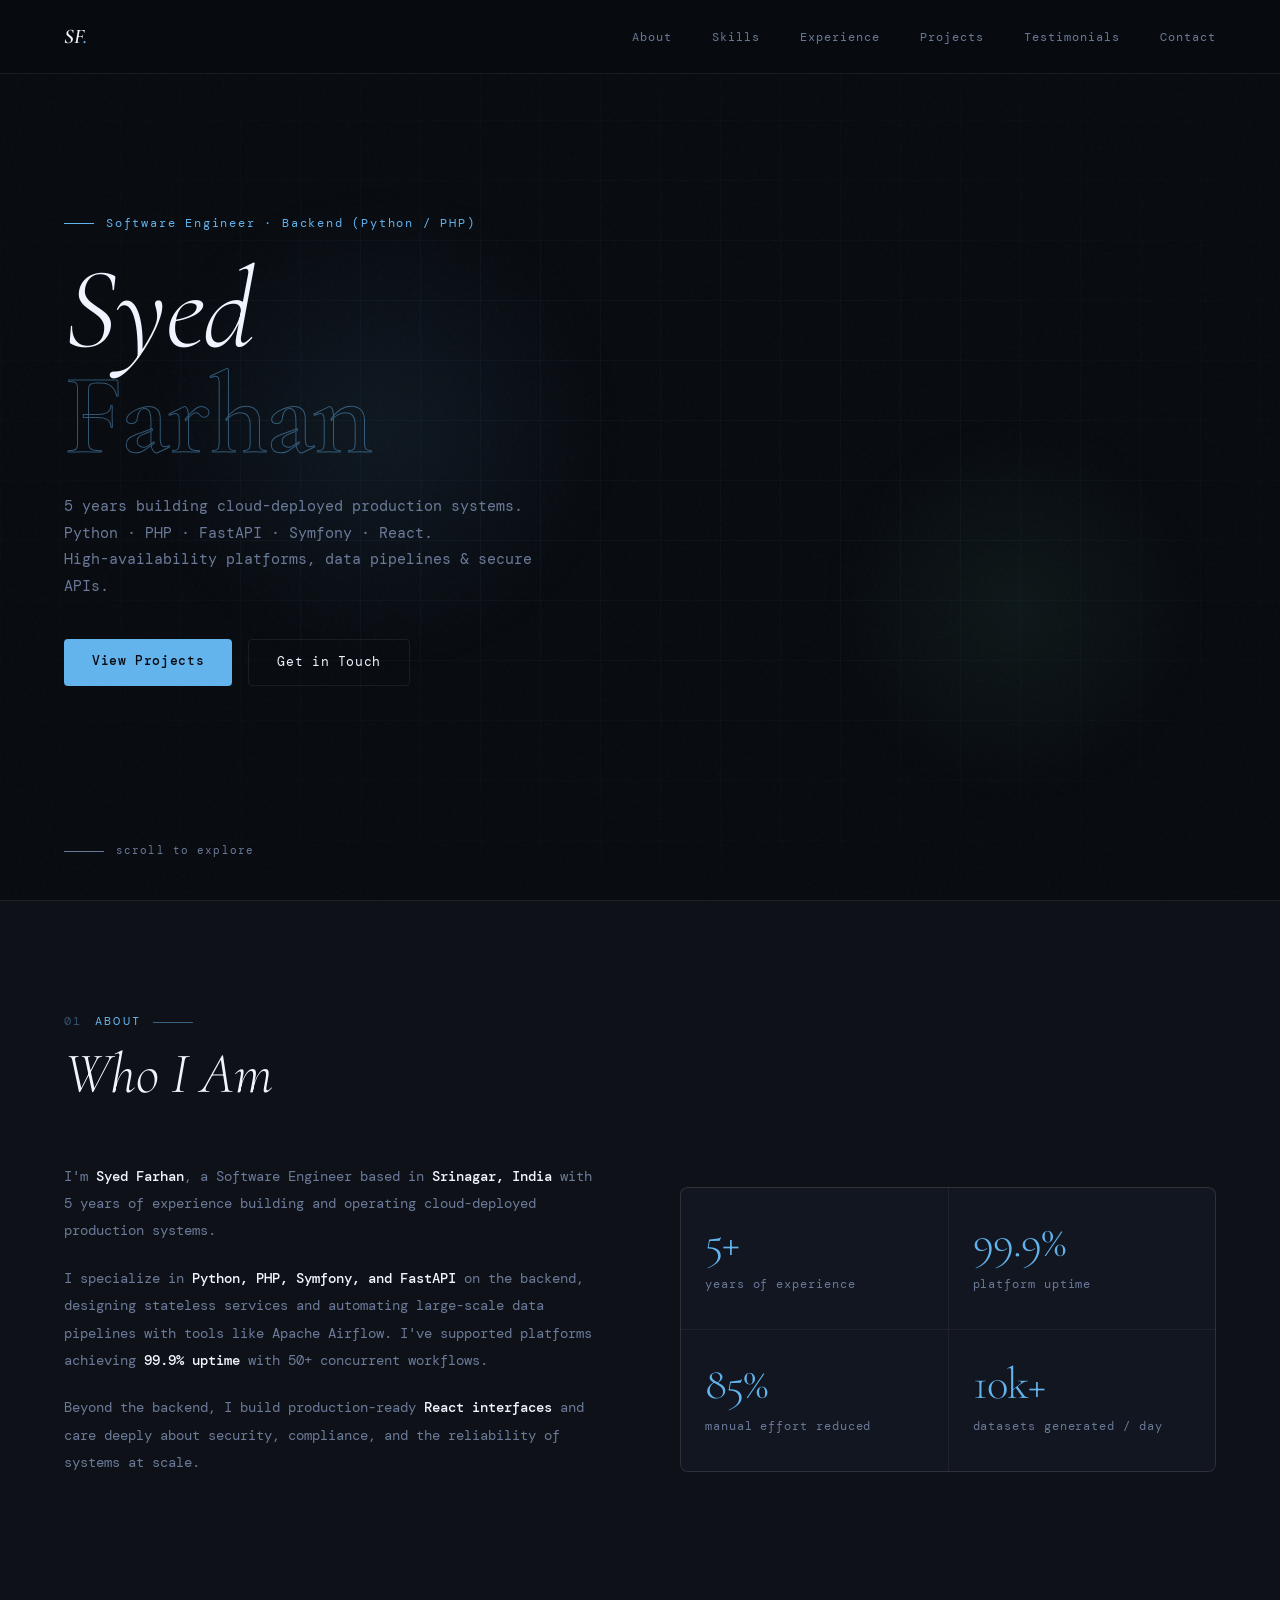
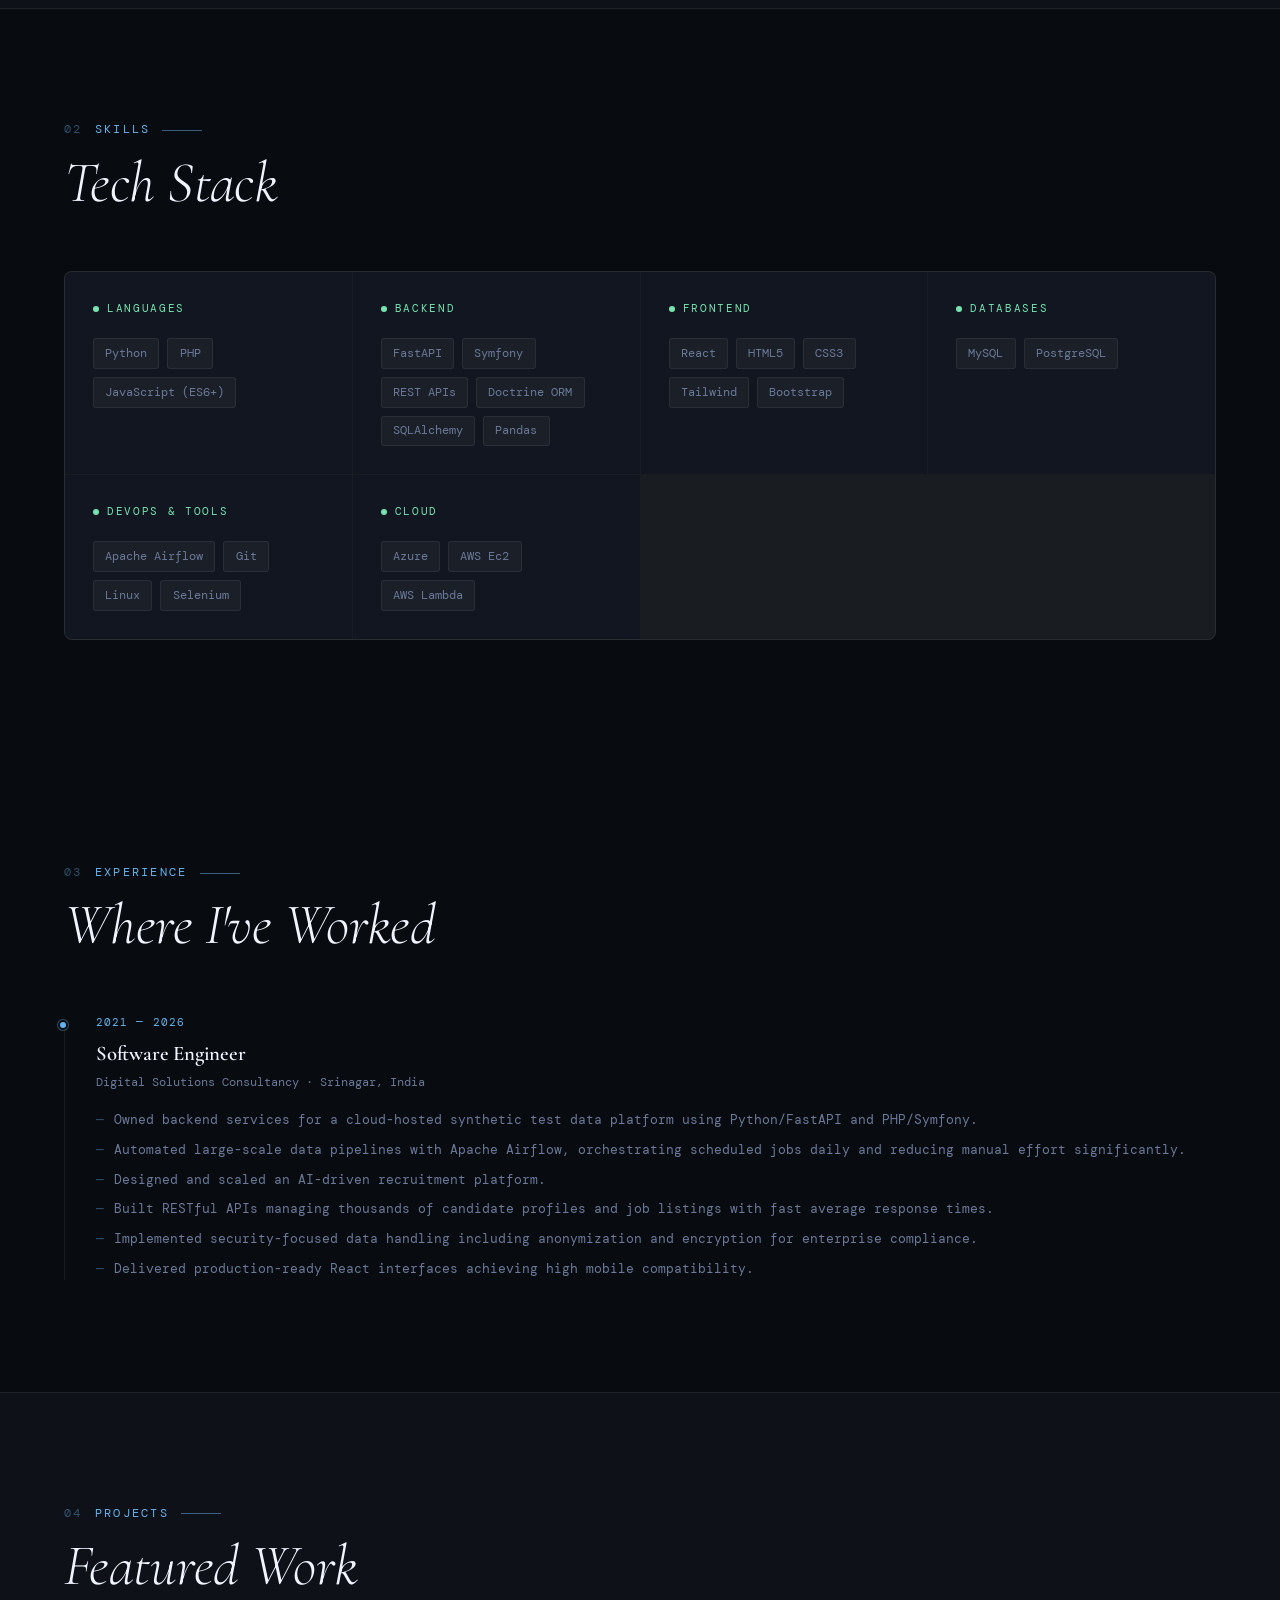
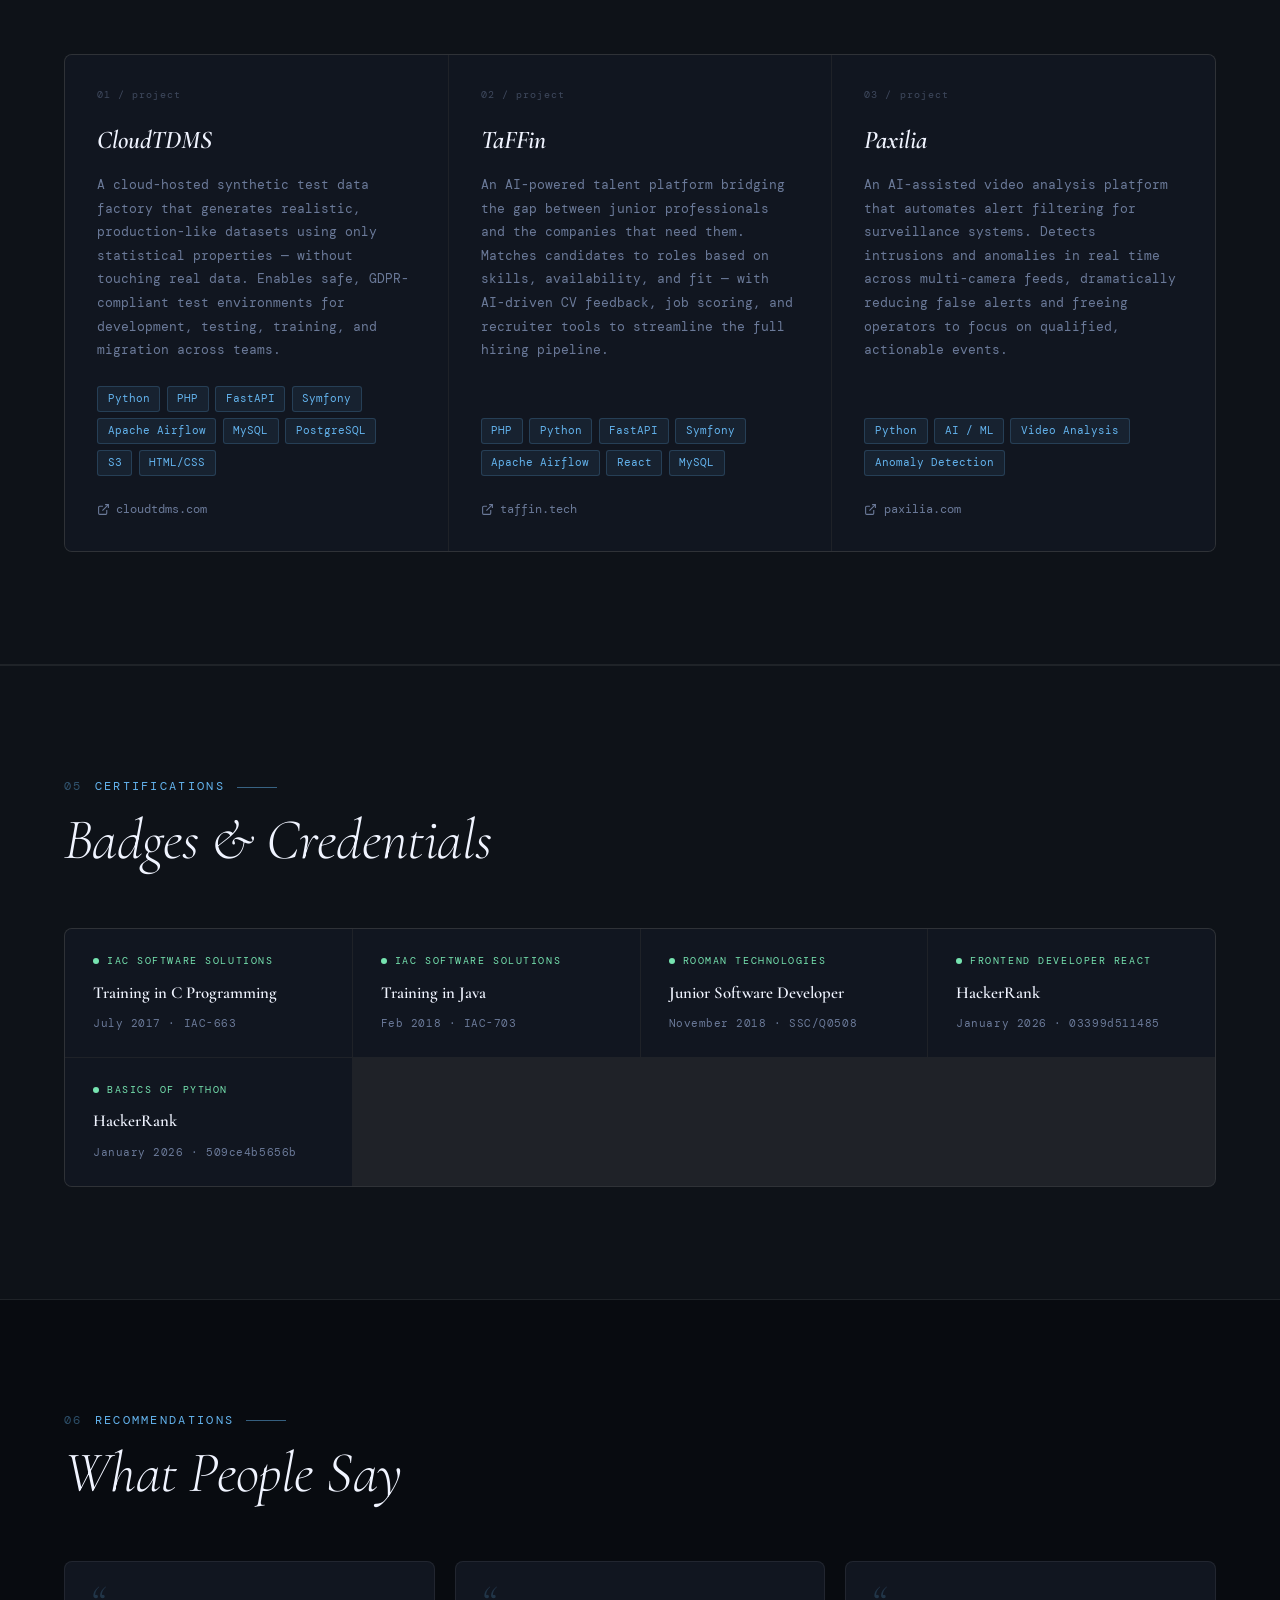
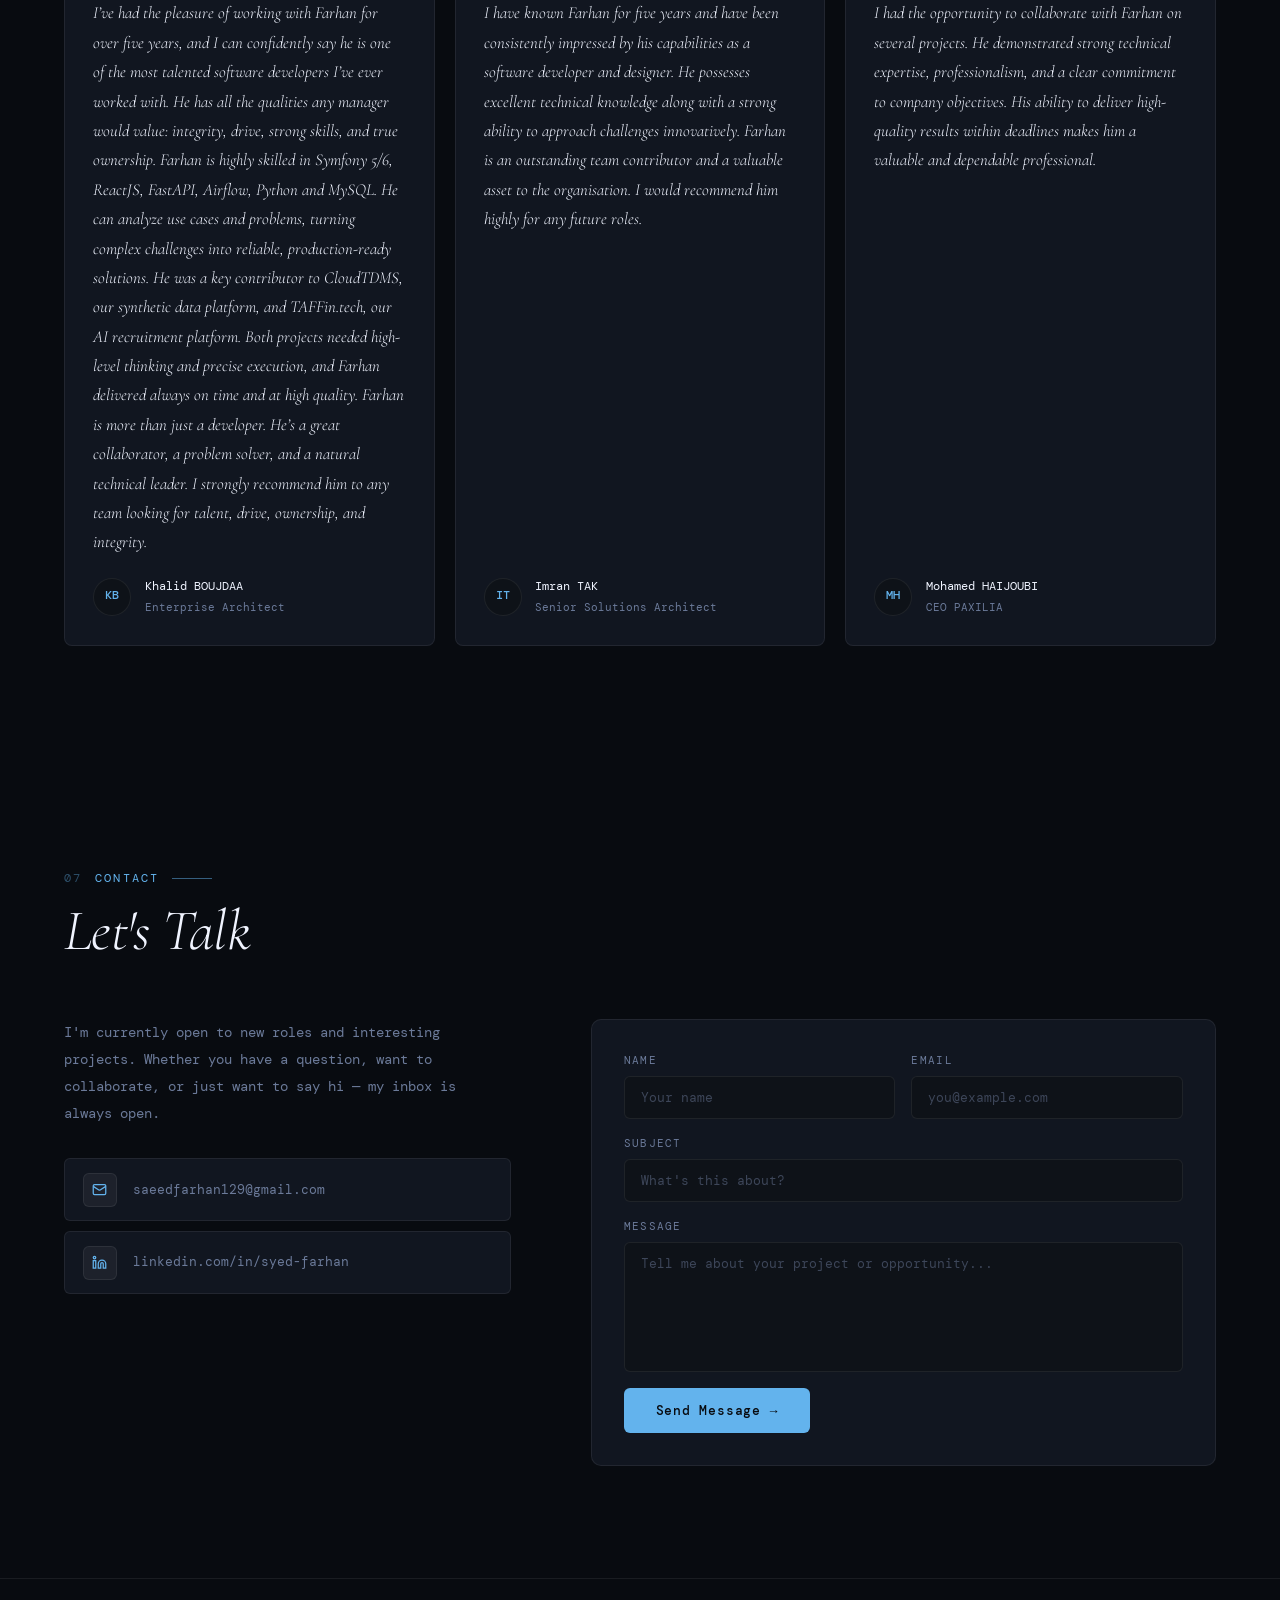
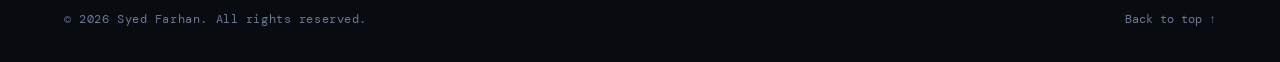
==== commit ffaedef4: "added more sections" ====
--- a/index.html
+++ b/index.html
@@ -683,6 +683,212 @@
     100%{ left: 100%; }
   }
 
+  /* GITHUB */
+  #github { background: var(--bg2); border-top: 1px solid var(--border); border-bottom: 1px solid var(--border); }
+
+  .github-inner { display: flex; flex-direction: column; gap: 2rem; }
+
+  .github-meta {
+    display: flex; align-items: center; gap: 1.25rem;
+  }
+
+  .github-avatar {
+    width: 52px; height: 52px; border-radius: 50%;
+    background: var(--card); border: 1px solid var(--border);
+    display: flex; align-items: center; justify-content: center;
+    flex-shrink: 0;
+  }
+
+  .github-avatar svg { width: 26px; height: 26px; stroke: var(--accent); }
+
+  .github-handle {
+    font-family: var(--font-mono); font-size: 0.85rem; color: var(--text);
+  }
+
+  .github-handle a { color: var(--accent); text-decoration: none; }
+  .github-handle a:hover { text-decoration: underline; }
+
+  .github-sub {
+    font-family: var(--font-mono); font-size: 0.72rem; color: var(--muted);
+    margin-top: 0.2rem; letter-spacing: 0.05em;
+  }
+
+  .heatmap-wrap {
+    background: var(--card); border: 1px solid var(--border);
+    border-radius: 8px; padding: 1.5rem 1.75rem; overflow-x: auto;
+  }
+
+  .heatmap-label {
+    font-family: var(--font-mono); font-size: 0.68rem; color: var(--muted);
+    letter-spacing: 0.12em; text-transform: uppercase; margin-bottom: 1rem;
+  }
+
+  .heatmap { display: flex; gap: 3px; align-items: flex-end; }
+
+  .heatmap-col { display: flex; flex-direction: column; gap: 3px; }
+
+  .heatmap-cell {
+    width: 11px; height: 11px; border-radius: 2px;
+    background: rgba(255,255,255,0.04);
+  }
+
+  .heatmap-cell.l1 { background: rgba(99,179,237,0.18); }
+  .heatmap-cell.l2 { background: rgba(99,179,237,0.38); }
+  .heatmap-cell.l3 { background: rgba(99,179,237,0.62); }
+  .heatmap-cell.l4 { background: rgba(99,179,237,0.88); }
+
+  .heatmap-months {
+    display: flex; gap: 3px; margin-bottom: 0.4rem;
+    font-family: var(--font-mono); font-size: 0.62rem; color: var(--muted);
+  }
+
+  .heatmap-month { width: 11px; white-space: nowrap; }
+
+  .heatmap-legend {
+    display: flex; align-items: center; gap: 0.5rem;
+    margin-top: 0.75rem; justify-content: flex-end;
+    font-family: var(--font-mono); font-size: 0.65rem; color: var(--muted);
+  }
+
+  .legend-cell {
+    width: 10px; height: 10px; border-radius: 2px;
+  }
+
+  /* EXPERIENCE */
+  #experience { background: var(--bg); }
+
+  .exp-timeline { position: relative; padding-left: 2rem; }
+
+  .exp-timeline::before {
+    content: ''; position: absolute; left: 0; top: 8px; bottom: 0;
+    width: 1px; background: var(--border);
+  }
+
+  .exp-item { position: relative; margin-bottom: 3rem; }
+  .exp-item:last-child { margin-bottom: 0; }
+
+  .exp-dot {
+    position: absolute; left: -2.35rem; top: 6px;
+    width: 10px; height: 10px; border-radius: 50%;
+    background: var(--accent); border: 2px solid var(--bg);
+    box-shadow: 0 0 0 1px rgba(99,179,237,0.4);
+  }
+
+  .exp-period {
+    font-family: var(--font-mono); font-size: 0.68rem;
+    color: var(--accent); letter-spacing: 0.1em;
+    text-transform: uppercase; margin-bottom: 0.4rem;
+  }
+
+  .exp-role {
+    font-family: var(--font-display); font-size: 1.3rem;
+    font-weight: 600; color: var(--text); margin-bottom: 0.15rem;
+    letter-spacing: -0.01em;
+  }
+
+  .exp-company {
+    font-family: var(--font-mono); font-size: 0.78rem;
+    color: var(--muted); margin-bottom: 1rem;
+  }
+
+  .exp-bullets {
+    list-style: none; display: flex; flex-direction: column; gap: 0.5rem;
+  }
+
+  .exp-bullets li {
+    font-family: var(--font-mono); font-size: 0.8rem; color: var(--muted);
+    line-height: 1.7; padding-left: 1.1rem; position: relative;
+  }
+
+  .exp-bullets li::before {
+    content: '—'; position: absolute; left: 0; color: rgba(99,179,237,0.4);
+  }
+
+  /* CERTIFICATIONS */
+  #certifications { background: var(--bg2); border-top: 1px solid var(--border); border-bottom: 1px solid var(--border); }
+
+  .certs-grid {
+    display: grid; grid-template-columns: repeat(auto-fit, minmax(260px, 1fr));
+    gap: 1px; background: var(--border);
+    border: 1px solid var(--border); border-radius: 8px; overflow: hidden;
+  }
+
+  .cert-card {
+    background: var(--card); padding: 1.5rem 1.75rem;
+    transition: background 0.2s; display: flex; flex-direction: column; gap: 0.75rem;
+  }
+
+  .cert-card:hover { background: var(--bg3); }
+
+  .cert-issuer {
+    font-family: var(--font-mono); font-size: 0.65rem; color: var(--accent2);
+    letter-spacing: 0.15em; text-transform: uppercase;
+    display: flex; align-items: center; gap: 0.5rem;
+  }
+
+  .cert-issuer::before {
+    content: ''; width: 6px; height: 6px; border-radius: 50%;
+    background: var(--accent2); flex-shrink: 0;
+  }
+
+  .cert-name {
+    font-family: var(--font-display); font-size: 1.05rem;
+    font-weight: 600; color: var(--text); line-height: 1.3;
+  }
+
+  .cert-date {
+    font-family: var(--font-mono); font-size: 0.68rem; color: var(--muted);
+    letter-spacing: 0.05em; margin-top: auto;
+  }
+
+  /* TESTIMONIALS */
+  #testimonials { background: var(--bg); }
+
+  .testi-grid {
+    display: grid; grid-template-columns: repeat(auto-fit, minmax(300px, 1fr));
+    gap: 1.25rem;
+  }
+
+  .testi-card {
+    background: var(--card); border: 1px solid var(--border);
+    border-radius: 8px; padding: 1.75rem;
+    display: flex; flex-direction: column; gap: 1.25rem;
+    transition: border-color 0.2s;
+  }
+
+  .testi-card:hover { border-color: rgba(99,179,237,0.2); }
+
+  .testi-quote {
+    font-family: var(--font-display); font-size: 1.05rem; font-style: italic;
+    color: var(--text); line-height: 1.75; font-weight: 300;
+    position: relative; padding-top: 0.5rem;
+  }
+
+  .testi-quote::before {
+    content: '\201C'; position: absolute; top: -0.75rem; left: -0.25rem;
+    font-size: 3rem; color: rgba(99,179,237,0.2); font-family: var(--font-display);
+    line-height: 1;
+  }
+
+  .testi-author { display: flex; align-items: center; gap: 0.85rem; margin-top: auto; }
+
+  .testi-avatar {
+    width: 38px; height: 38px; border-radius: 50%;
+    background: var(--bg2); border: 1px solid var(--border);
+    display: flex; align-items: center; justify-content: center;
+    font-family: var(--font-mono); font-size: 0.72rem;
+    color: var(--accent); flex-shrink: 0; font-weight: 500;
+  }
+
+  .testi-name {
+    font-family: var(--font-mono); font-size: 0.78rem; color: var(--text);
+  }
+
+  .testi-role {
+    font-family: var(--font-mono); font-size: 0.68rem; color: var(--muted);
+    margin-top: 0.15rem;
+  }
+
   /* RESPONSIVE */
   @media (max-width: 900px) {
     nav { padding: 1.25rem 2rem; }
@@ -708,7 +914,9 @@
   <ul class="nav-links">
     <li><a href="#about">About</a></li>
     <li><a href="#skills">Skills</a></li>
+    <li><a href="#experience">Experience</a></li>
     <li><a href="#projects">Projects</a></li>
+    <li><a href="#testimonials">Testimonials</a></li>
     <li><a href="#contact">Contact</a></li>
   </ul>
 </nav>
@@ -843,9 +1051,33 @@
   </div>
 </section>
 
+<!-- EXPERIENCE -->
+<section id="experience">
+  <div class="section-label" data-num="03">Experience</div>
+  <h2 class="section-title">Where I've Worked</h2>
+  <div class="exp-timeline">
+
+    <div class="exp-item">
+      <div class="exp-dot"></div>
+      <div class="exp-period">2021 — 2026</div>
+      <div class="exp-role">Software Engineer</div>
+      <div class="exp-company">Digital Solutions Consultancy · Srinagar, India</div>
+      <ul class="exp-bullets">
+        <li>Owned backend services for a cloud-hosted synthetic test data platform using Python/FastAPI and PHP/Symfony.</li>
+        <li>Automated large-scale data pipelines with Apache Airflow, orchestrating scheduled jobs daily and reducing manual effort significantly.</li>
+        <li>Designed and scaled an AI-driven recruitment platform.</li>
+        <li>Built RESTful APIs managing thousands of candidate profiles and job listings with fast average response times.</li>
+        <li>Implemented security-focused data handling including anonymization and encryption for enterprise compliance.</li>
+        <li>Delivered production-ready React interfaces achieving high mobile compatibility.</li>
+      </ul>
+    </div>
+
+  </div>
+</section>
+
 <!-- PROJECTS -->
 <section id="projects">
-  <div class="section-label" data-num="03">Projects</div>
+  <div class="section-label" data-num="04">Projects</div>
   <h2 class="section-title">Featured Work</h2>
   <div class="projects-grid">
 
@@ -921,30 +1153,7 @@
       <div class="project-links">
         <a href="https://paxilia.com" class="project-link" target="_blank">
           <svg viewBox="0 0 24 24" fill="none" stroke="currentColor" stroke-width="2"><path d="M18 13v6a2 2 0 0 1-2 2H5a2 2 0 0 1-2-2V8a2 2 0 0 1 2-2h6"/><polyline points="15 3 21 3 21 9"/><line x1="10" y1="14" x2="21" y2="3"/></svg>
-          paxilia
-        </a>
-      </div>
-    </div>
-
-    <div class="project-card">
-      <div class="project-num">04 / project</div>
-      <div class="project-title">Campus Attendance System</div>
-      <p class="project-desc">
-        A web-based attendance tracking platform for college environments. Teachers
-        can access class rosters, mark attendance in real-time, and generate reports.
-        Features role-based access controls, audit trails, and scales to large
-        student populations.
-      </p>
-      <div class="project-tech">
-        <span class="tech-tag">Python</span>
-        <span class="tech-tag">Web App</span>
-        <span class="tech-tag">Role-based Access</span>
-        <span class="tech-tag">MySQL</span>
-      </div>
-      <div class="project-links">
-        <a href="#" class="project-link">
-          <svg viewBox="0 0 24 24" fill="none" stroke="currentColor" stroke-width="2"><path d="M9 19c-5 1.5-5-2.5-7-3m14 6v-3.87a3.37 3.37 0 0 0-.94-2.61c3.14-.35 6.44-1.54 6.44-7A5.44 5.44 0 0 0 20 4.77 5.07 5.07 0 0 0 19.91 1S18.73.65 16 2.48a13.38 13.38 0 0 0-7 0C6.27.65 5.09 1 5.09 1A5.07 5.07 0 0 0 5 4.77a5.44 5.44 0 0 0-1.5 3.78c0 5.42 3.3 6.61 6.44 7A3.37 3.37 0 0 0 9 18.13V22"/></svg>
-          GitHub
+          paxilia.com
         </a>
       </div>
     </div>
@@ -952,9 +1161,88 @@
   </div>
 </section>
 
+
+<!-- CERTIFICATIONS -->
+<section id="certifications">
+  <div class="section-label" data-num="05">Certifications</div>
+  <h2 class="section-title">Badges & Credentials</h2>
+  <div class="certs-grid">
+    <div class="cert-card">
+      <div class="cert-issuer">IAC Software Solutions</div>
+      <div class="cert-name">Training in C Programming</div>
+      <div class="cert-date">July 2017 · IAC-663</div>
+    </div>
+    <div class="cert-card">
+      <div class="cert-issuer">IAC Software Solutions</div>
+      <div class="cert-name">Training in Java</div>
+      <div class="cert-date">Feb 2018 · IAC-703</div>
+    </div>
+    <div class="cert-card">
+      <div class="cert-issuer">Rooman Technologies</div>
+      <div class="cert-name">Junior Software Developer</div>
+      <div class="cert-date">November 2018 · SSC/Q0508</div>
+    </div>
+    <div class="cert-card">
+      <div class="cert-issuer">Frontend Developer React</div>
+      <div class="cert-name">HackerRank</div>
+      <div class="cert-date">January 2026 · 03399d511485</div>
+    </div>
+    <div class="cert-card">
+      <div class="cert-issuer">Basics of Python</div>
+      <div class="cert-name">HackerRank</div>
+      <div class="cert-date">January 2026 · 509ce4b5656b</div>
+    </div>
+
+  </div>
+</section>
+
+<!-- TESTIMONIALS -->
+<section id="testimonials">
+  <div class="section-label" data-num="06">Recommendations</div>
+  <h2 class="section-title">What People Say</h2>
+  <div class="testi-grid">
+    <div class="testi-card">
+      <p class="testi-quote">
+        I’ve had the pleasure of working with Farhan for over five years, and I can confidently say he is one of the most talented software developers I’ve ever worked with. He has all the qualities any manager would value: integrity, drive, strong skills, and true ownership. Farhan is highly skilled in Symfony 5/6, ReactJS, FastAPI, Airflow, Python and MySQL. He can analyze use cases and problems, turning complex challenges into reliable, production-ready solutions. He was a key contributor to CloudTDMS, our synthetic data platform, and TAFFin.tech, our AI recruitment platform. Both projects needed high-level thinking and precise execution, and Farhan delivered always on time and at high quality. Farhan is more than just a developer. He’s a great collaborator, a problem solver, and a natural technical leader. I strongly recommend him to any team looking for talent, drive, ownership, and integrity.
+      </p>
+      <div class="testi-author">
+        <div class="testi-avatar">KB</div>
+        <div>
+          <div class="testi-name">Khalid BOUJDAA</div>
+          <div class="testi-role">Enterprise Architect</div>
+        </div>
+      </div>
+    </div>
+    <div class="testi-card">
+      <p class="testi-quote">
+        I have known Farhan for five years and have been consistently impressed by his capabilities as a software developer and designer. He possesses excellent technical knowledge along with a strong ability to approach challenges innovatively. Farhan is an outstanding team contributor and a valuable asset to the organisation. I would recommend him highly for any future roles.
+      </p>
+      <div class="testi-author">
+        <div class="testi-avatar">IT</div>
+        <div>
+          <div class="testi-name">Imran TAK</div>
+          <div class="testi-role">Senior Solutions Architect</div>
+        </div>
+      </div>
+    </div>
+    <div class="testi-card">
+      <p class="testi-quote">
+        I had the opportunity to collaborate with Farhan on several projects. He demonstrated strong technical expertise, professionalism, and a clear commitment to company objectives. His ability to deliver high-quality results within deadlines makes him a valuable and dependable professional.
+      </p>
+      <div class="testi-author">
+        <div class="testi-avatar">MH</div>
+        <div>
+          <div class="testi-name">Mohamed HAIJOUBI</div>
+          <div class="testi-role">CEO PAXILIA</div>
+        </div>
+      </div>
+    </div>
+  </div>
+</section>
+
 <!-- CONTACT -->
 <section id="contact">
-  <div class="section-label" data-num="04">Contact</div>
+  <div class="section-label" data-num="07">Contact</div>
   <h2 class="section-title">Let's Talk</h2>
   <div class="contact-inner">
 
@@ -977,7 +1265,6 @@
           </span>
           <span>linkedin.com/in/syed-farhan</span>
         </a>
-
       </div>
     </div>
 
@@ -1006,6 +1293,8 @@
   </div>
 </section>
 
+
+
 <!-- FOOTER -->
 <footer>
   <span class="footer-copy">© 2026 Syed Farhan. All rights reserved.</span>
@@ -1013,4 +1302,4 @@
 </footer>
 
 </body>
-</html>
+</html>
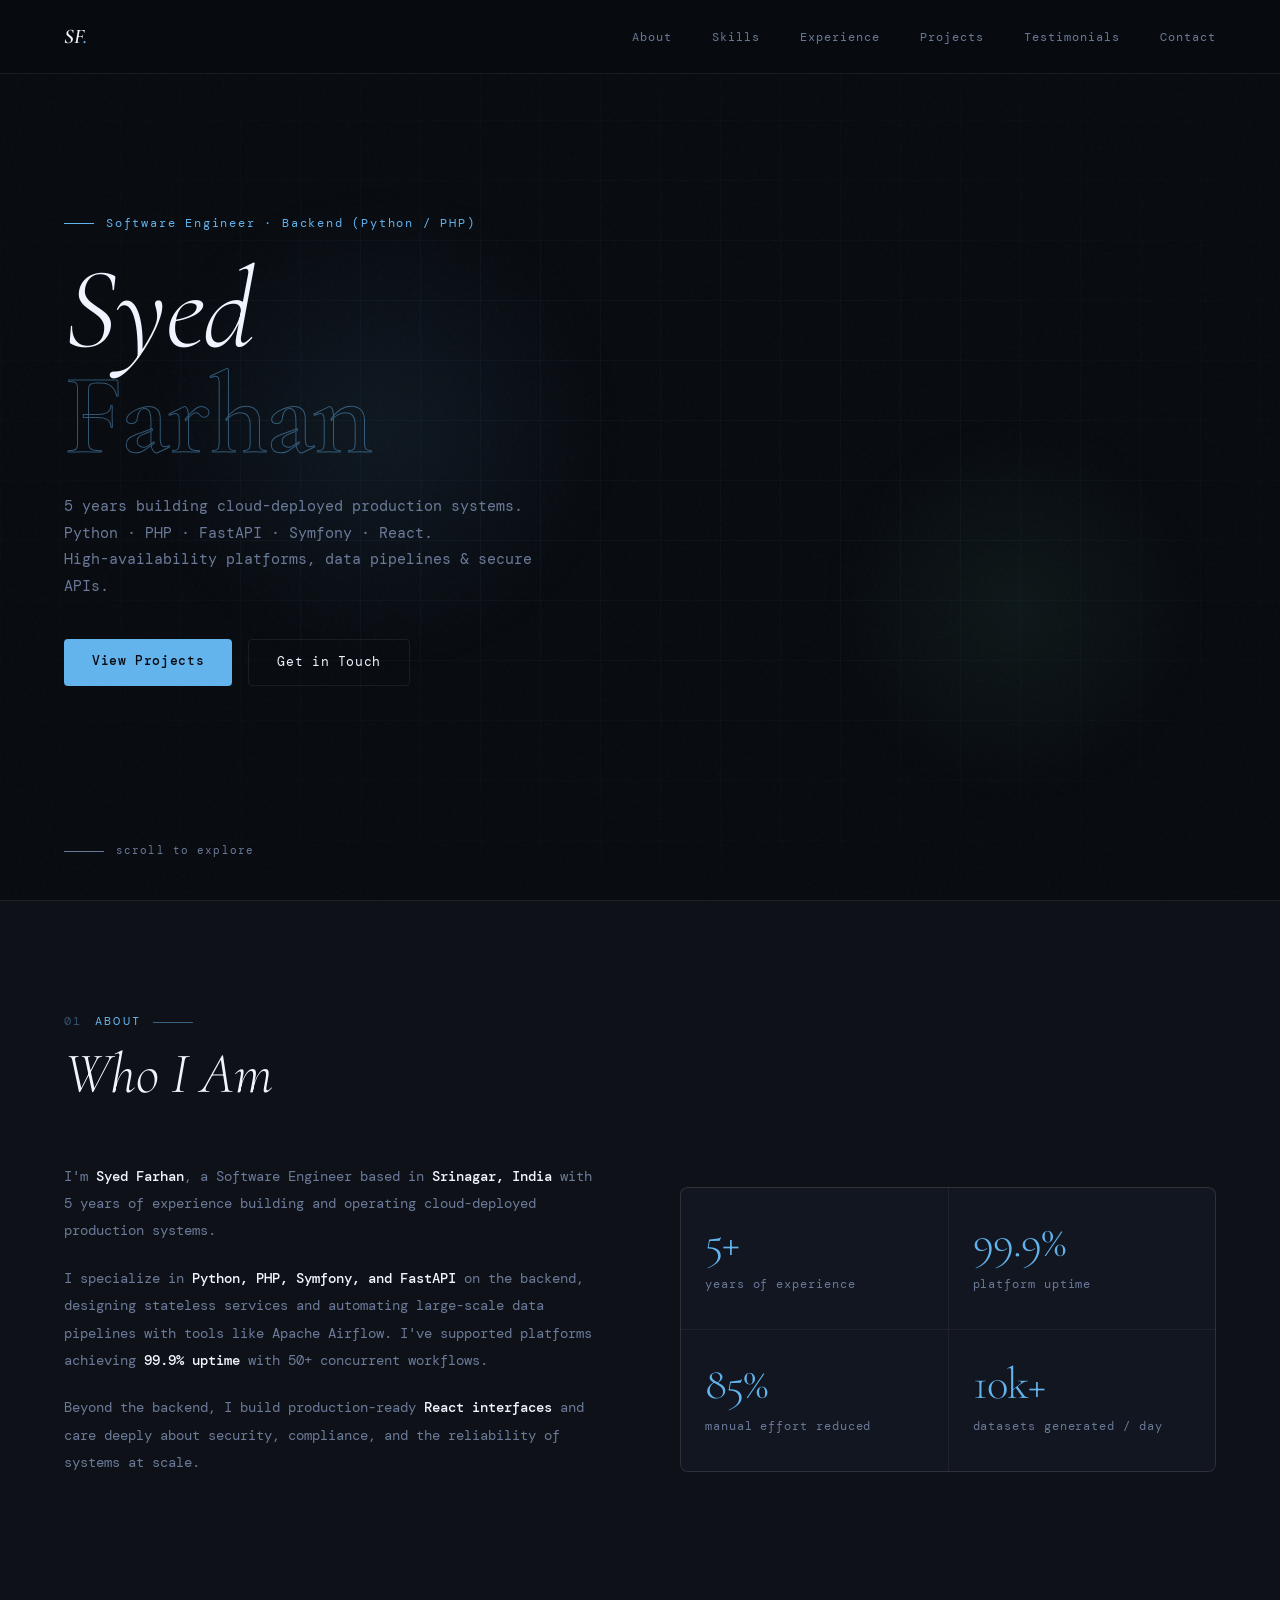
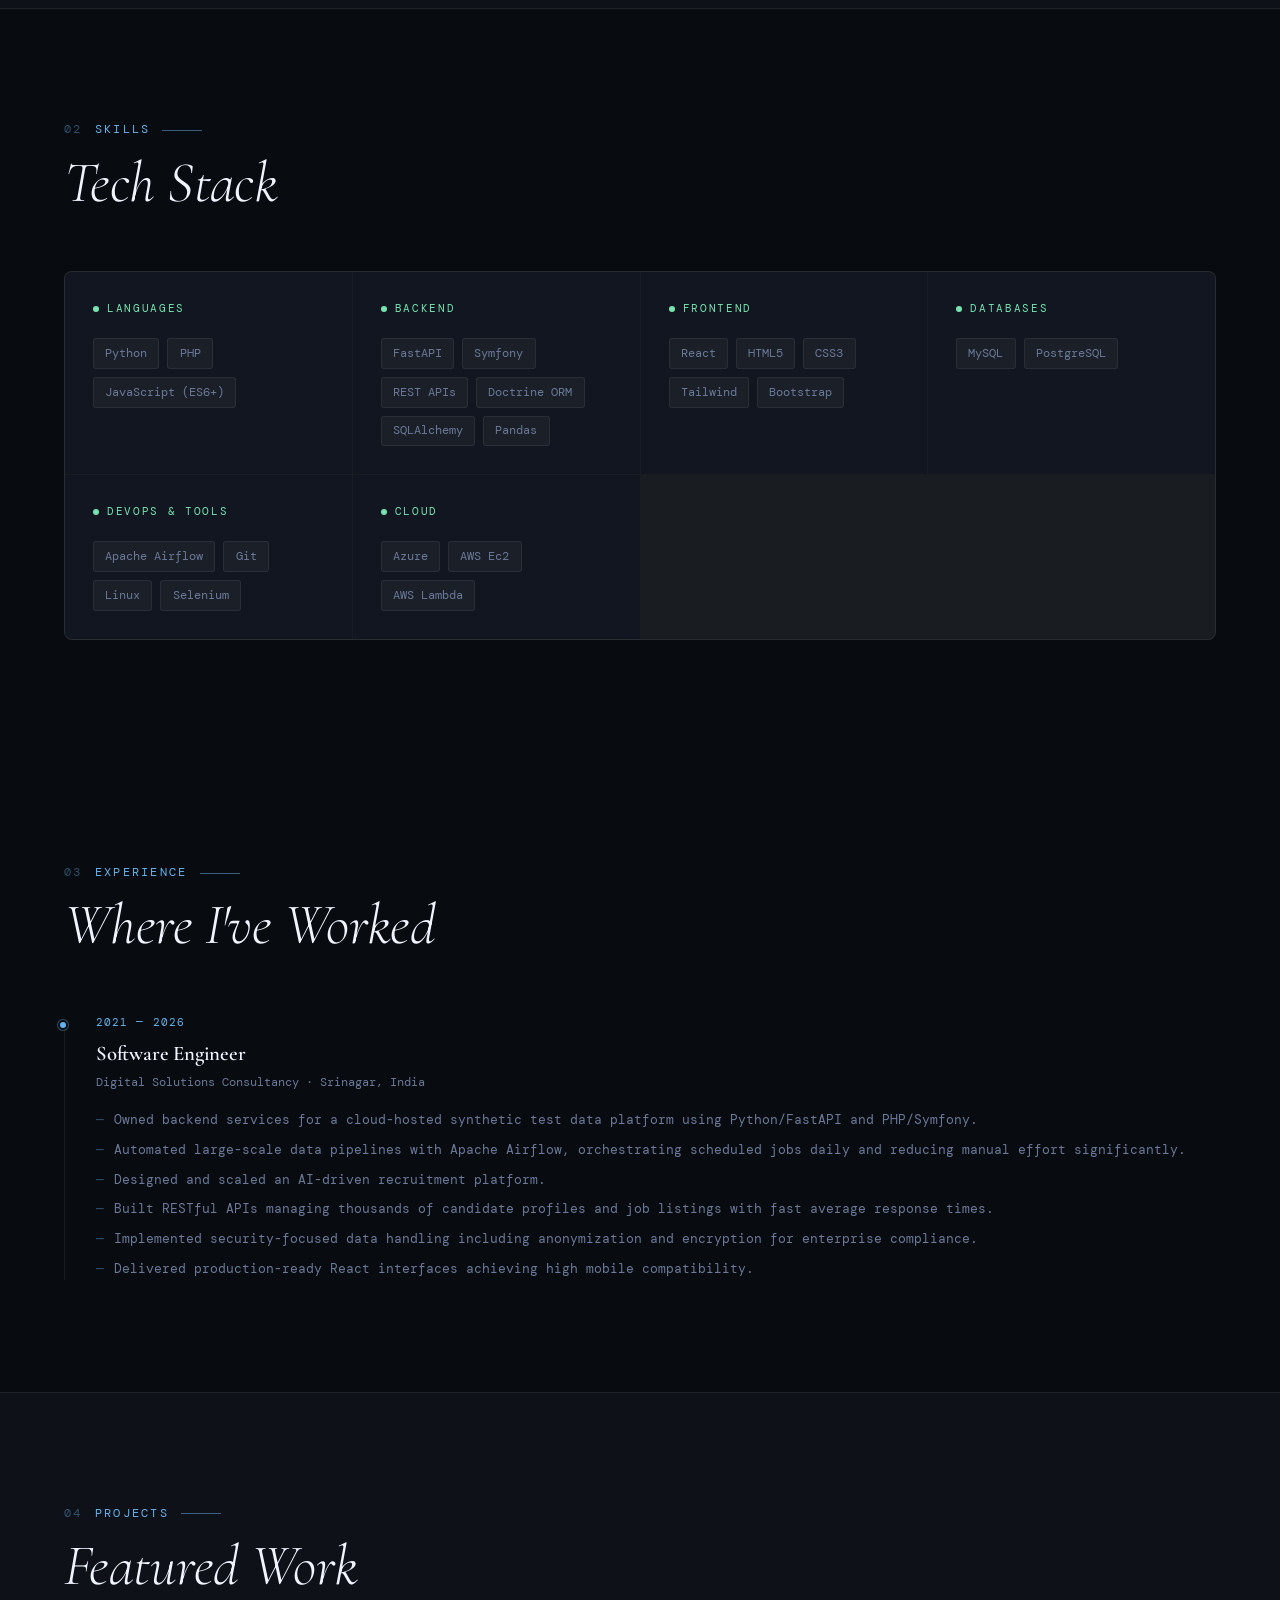
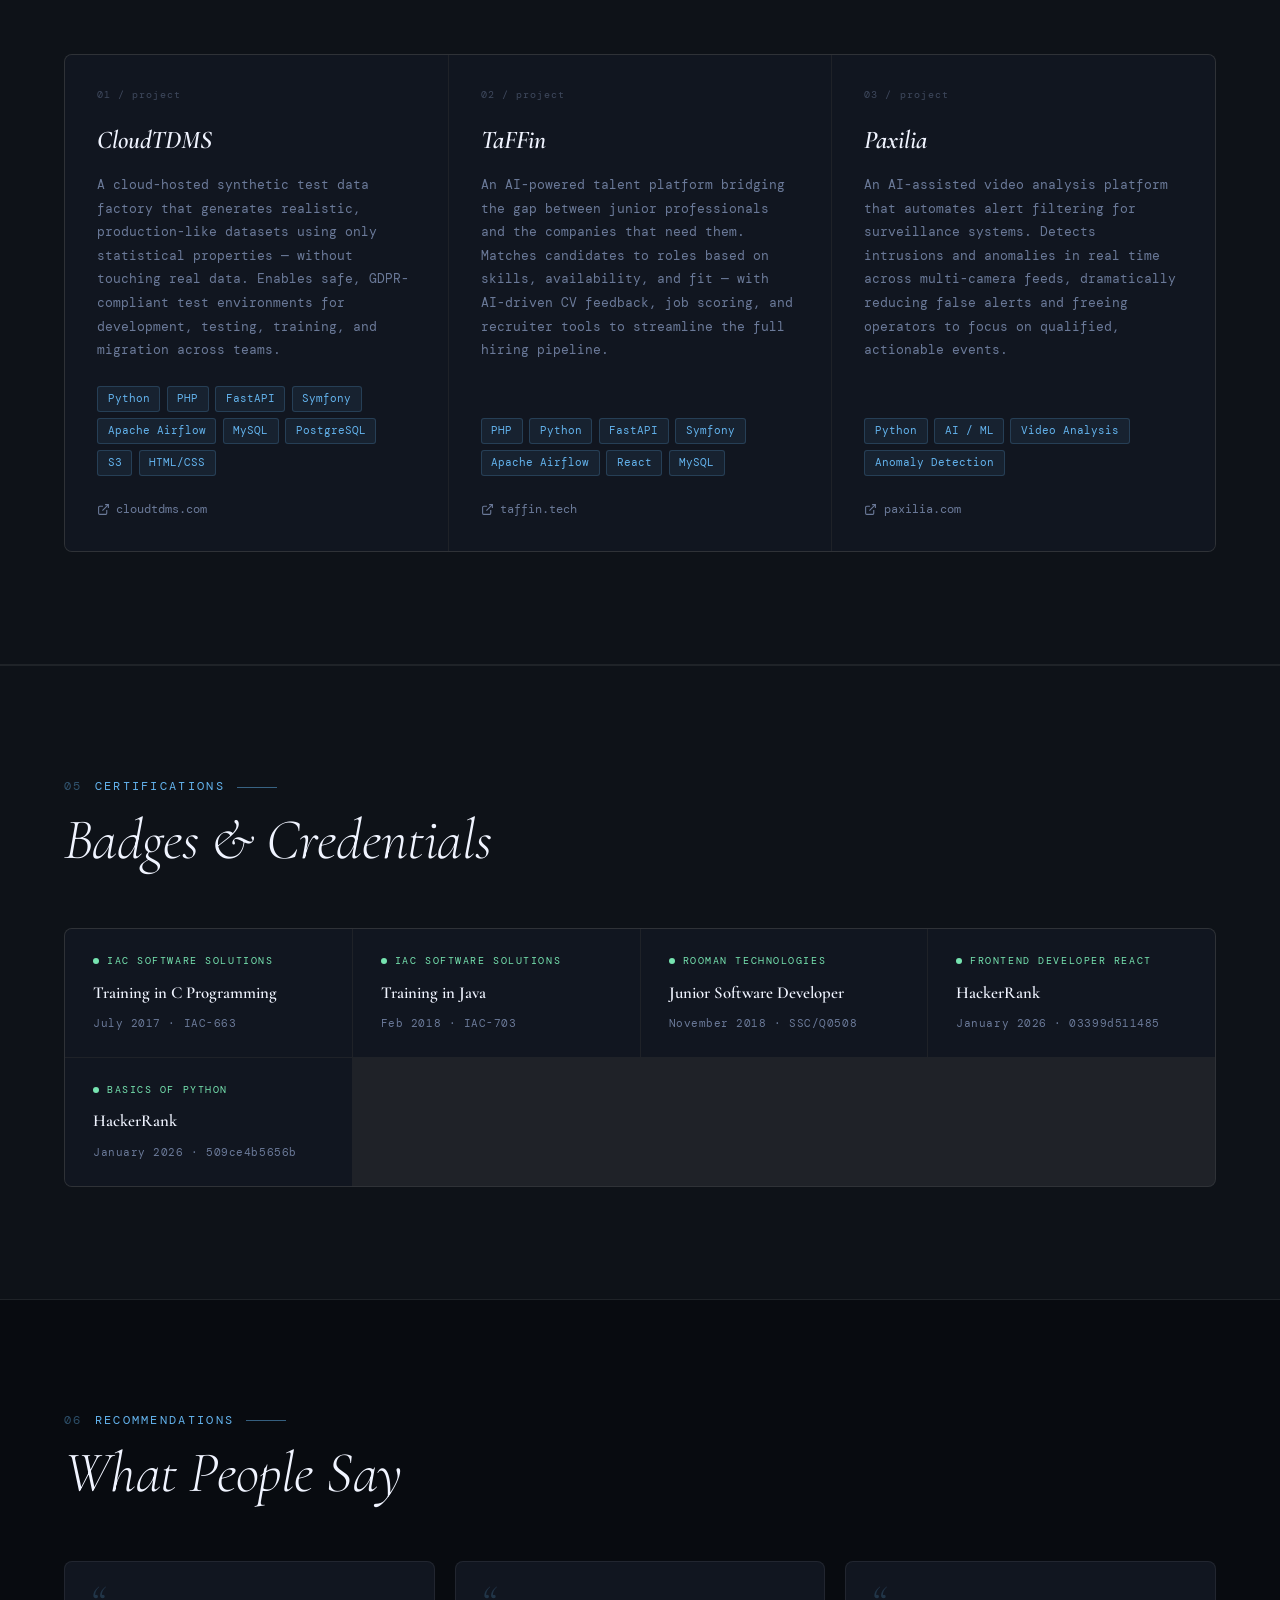
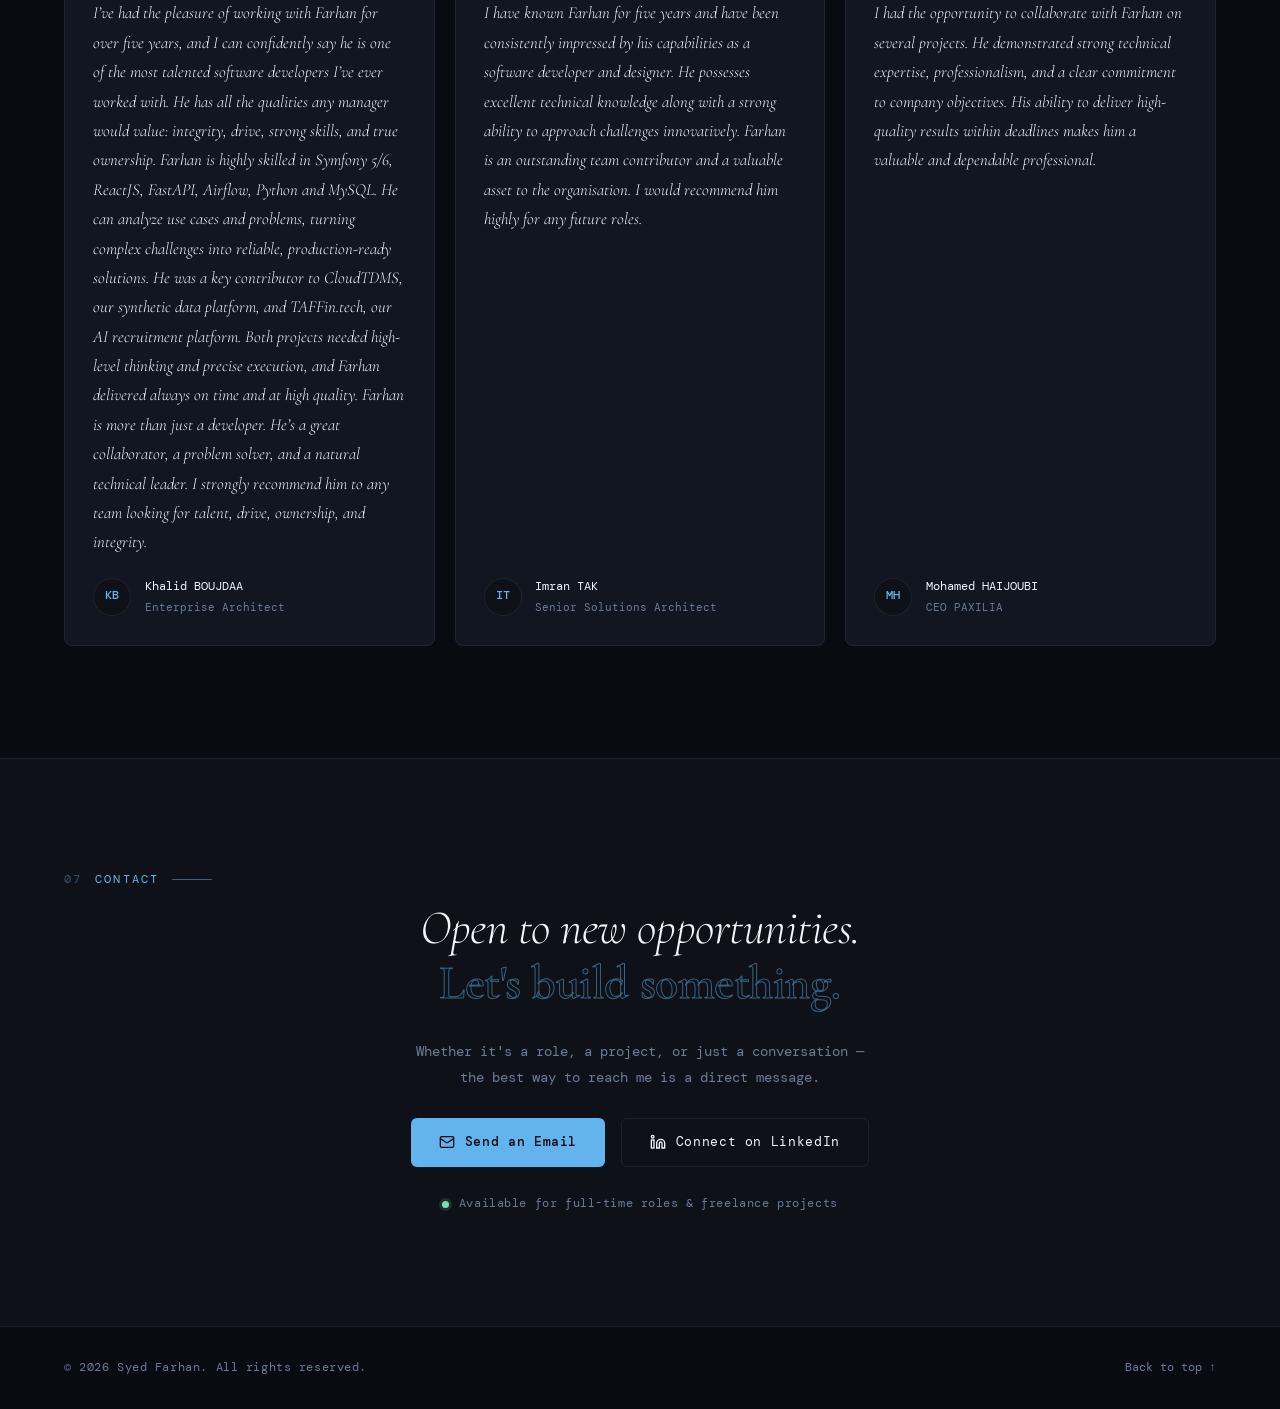
==== commit f49feac7: "updated contatct and seperated css" ====
--- a/index.html
+++ b/index.html
@@ -7,904 +7,7 @@
 <link rel="preconnect" href="https://fonts.googleapis.com" />
 <link rel="preconnect" href="https://fonts.gstatic.com" crossorigin />
 <link href="https://fonts.googleapis.com/css2?family=Cormorant+Garamond:ital,wght@0,300;0,400;0,600;0,700;1,300;1,400&family=DM+Mono:ital,wght@0,300;0,400;0,500;1,300&display=swap" rel="stylesheet" />
-<style>
-  *, *::before, *::after { box-sizing: border-box; margin: 0; padding: 0; }
-
-  :root {
-    --bg: #080B10;
-    --bg2: #0E1218;
-    --bg3: #141920;
-    --card: #111620;
-    --border: rgba(255,255,255,0.07);
-    --border-glow: rgba(99,179,237,0.25);
-    --text: #F0F4FF;
-    --muted: #6B7A99;
-    --accent: #63B3ED;
-    --accent2: #76E4B0;
-    --accent3: #F6AD55;
-    --font-display: 'Cormorant Garamond', serif;
-    --font-mono: 'DM Mono', monospace;
-  }
-
-  html { scroll-behavior: smooth; }
-
-  body {
-    background: var(--bg);
-    color: var(--text);
-    font-family: var(--font-display);
-    overflow-x: hidden;
-    line-height: 1.6;
-  }
-
-  /* NOISE OVERLAY */
-  body::before {
-    content: '';
-    position: fixed;
-    inset: 0;
-    background-image: url("data:image/svg+xml,%3Csvg viewBox='0 0 256 256' xmlns='http://www.w3.org/2000/svg'%3E%3Cfilter id='noise'%3E%3CfeTurbulence type='fractalNoise' baseFrequency='0.9' numOctaves='4' stitchTiles='stitch'/%3E%3C/filter%3E%3Crect width='100%25' height='100%25' filter='url(%23noise)' opacity='0.035'/%3E%3C/svg%3E");
-    pointer-events: none;
-    z-index: 0;
-    opacity: 0.6;
-  }
-
-  /* NAV */
-  nav {
-    position: fixed;
-    top: 0; left: 0; right: 0;
-    z-index: 100;
-    display: flex;
-    justify-content: space-between;
-    align-items: center;
-    padding: 1.25rem 4rem;
-    background: rgba(8,11,16,0.85);
-    backdrop-filter: blur(16px);
-    border-bottom: 1px solid var(--border);
-  }
-
-  .nav-logo {
-    font-family: 'Cormorant Garamond', serif;
-    font-size: 1.3rem;
-    font-weight: 600;
-    font-style: italic;
-    letter-spacing: 0.01em;
-    color: var(--text);
-    text-decoration: none;
-  }
-
-  .nav-logo span { color: var(--accent); }
-
-  .nav-links {
-    display: flex;
-    gap: 2.5rem;
-    list-style: none;
-  }
-
-  .nav-links a {
-    font-family: var(--font-mono);
-    font-size: 0.78rem;
-    color: var(--muted);
-    text-decoration: none;
-    letter-spacing: 0.08em;
-    transition: color 0.2s;
-  }
-
-  .nav-links a:hover { color: var(--accent); }
-
-  /* HERO */
-  #hero {
-    min-height: 100vh;
-    display: flex;
-    align-items: center;
-    padding: 0 4rem;
-    position: relative;
-    overflow: hidden;
-  }
-
-  .hero-grid-bg {
-    position: absolute;
-    inset: 0;
-    background-image:
-      linear-gradient(rgba(99,179,237,0.04) 1px, transparent 1px),
-      linear-gradient(90deg, rgba(99,179,237,0.04) 1px, transparent 1px);
-    background-size: 60px 60px;
-    mask-image: radial-gradient(ellipse 80% 70% at 50% 50%, black 30%, transparent 100%);
-  }
-
-  .hero-glow {
-    position: absolute;
-    top: 20%; left: 10%;
-    width: 500px; height: 500px;
-    background: radial-gradient(circle, rgba(99,179,237,0.08) 0%, transparent 70%);
-    pointer-events: none;
-  }
-
-  .hero-glow2 {
-    position: absolute;
-    bottom: 10%; right: 5%;
-    width: 400px; height: 400px;
-    background: radial-gradient(circle, rgba(118,228,176,0.06) 0%, transparent 70%);
-    pointer-events: none;
-  }
-
-  .hero-content {
-    position: relative;
-    z-index: 1;
-    max-width: 800px;
-  }
-
-  .hero-tag {
-    font-family: var(--font-mono);
-    font-size: 0.75rem;
-    color: var(--accent);
-    letter-spacing: 0.15em;
-    margin-bottom: 1.5rem;
-    display: flex;
-    align-items: center;
-    gap: 0.75rem;
-    opacity: 0;
-    animation: fadeUp 0.7s 0.1s forwards;
-  }
-
-  .hero-tag::before {
-    content: '';
-    width: 30px; height: 1px;
-    background: var(--accent);
-  }
-
-  h1.hero-name {
-    font-size: clamp(4rem, 9vw, 8.5rem);
-    font-weight: 300;
-    font-style: italic;
-    line-height: 0.92;
-    letter-spacing: -0.01em;
-    margin-bottom: 1.5rem;
-    opacity: 0;
-    animation: fadeUp 0.7s 0.25s forwards;
-  }
-
-  h1.hero-name .line2 {
-    color: transparent;
-    -webkit-text-stroke: 1px rgba(99,179,237,0.45);
-    font-style: normal;
-    font-weight: 600;
-  }
-
-  .hero-desc {
-    font-family: var(--font-mono);
-    font-size: 0.92rem;
-    color: var(--muted);
-    max-width: 480px;
-    line-height: 1.8;
-    margin-bottom: 2.5rem;
-    opacity: 0;
-    animation: fadeUp 0.7s 0.4s forwards;
-  }
-
-  .hero-ctas {
-    display: flex;
-    gap: 1rem;
-    flex-wrap: wrap;
-    opacity: 0;
-    animation: fadeUp 0.7s 0.55s forwards;
-  }
-
-  .btn-primary {
-    padding: 0.75rem 1.75rem;
-    background: var(--accent);
-    color: #080B10;
-    font-family: var(--font-mono);
-    font-size: 0.8rem;
-    font-weight: 500;
-    letter-spacing: 0.05em;
-    text-decoration: none;
-    border-radius: 4px;
-    transition: opacity 0.2s, transform 0.2s;
-  }
-
-  .btn-primary:hover { opacity: 0.88; transform: translateY(-2px); }
-
-  .btn-ghost {
-    padding: 0.75rem 1.75rem;
-    background: transparent;
-    color: var(--text);
-    font-family: var(--font-mono);
-    font-size: 0.8rem;
-    font-weight: 400;
-    letter-spacing: 0.05em;
-    text-decoration: none;
-    border: 1px solid var(--border);
-    border-radius: 4px;
-    transition: border-color 0.2s, transform 0.2s;
-  }
-
-  .btn-ghost:hover { border-color: var(--accent); transform: translateY(-2px); }
-
-  .hero-scroll-hint {
-    position: absolute;
-    bottom: 2.5rem; left: 4rem;
-    font-family: var(--font-mono);
-    font-size: 0.7rem;
-    color: var(--muted);
-    letter-spacing: 0.1em;
-    display: flex;
-    align-items: center;
-    gap: 0.75rem;
-    opacity: 0;
-    animation: fadeUp 0.7s 0.9s forwards;
-  }
-
-  .scroll-line {
-    width: 40px; height: 1px;
-    background: var(--muted);
-    position: relative;
-    overflow: hidden;
-  }
-
-  .scroll-line::after {
-    content: '';
-    position: absolute;
-    top: 0; left: -100%;
-    width: 100%; height: 100%;
-    background: var(--accent);
-    animation: scrollAnim 2s 1.5s infinite;
-  }
-
-  /* SECTIONS */
-  section {
-    padding: 7rem 4rem;
-    position: relative;
-  }
-
-  .section-label {
-    font-family: var(--font-mono);
-    font-size: 0.72rem;
-    color: var(--accent);
-    letter-spacing: 0.2em;
-    text-transform: uppercase;
-    margin-bottom: 0.75rem;
-    display: flex;
-    align-items: center;
-    gap: 0.75rem;
-  }
-
-  .section-label::before {
-    content: attr(data-num);
-    opacity: 0.4;
-  }
-
-  .section-label::after {
-    content: '';
-    flex: 1;
-    max-width: 40px;
-    height: 1px;
-    background: var(--accent);
-    opacity: 0.5;
-  }
-
-  h2.section-title {
-    font-size: clamp(2.2rem, 4.5vw, 3.8rem);
-    font-weight: 300;
-    font-style: italic;
-    letter-spacing: -0.01em;
-    margin-bottom: 3.5rem;
-    line-height: 1.1;
-  }
-
-  /* ABOUT */
-  #about {
-    background: var(--bg2);
-    border-top: 1px solid var(--border);
-    border-bottom: 1px solid var(--border);
-  }
-
-  .about-grid {
-    display: grid;
-    grid-template-columns: 1fr 1fr;
-    gap: 5rem;
-    align-items: center;
-  }
-
-  .about-text p {
-    font-family: var(--font-mono);
-    font-size: 0.9rem;
-    color: var(--muted);
-    line-height: 1.9;
-    margin-bottom: 1.25rem;
-  }
-
-  .about-text p strong { color: var(--text); font-weight: 500; }
-
-  .about-stats {
-    display: grid;
-    grid-template-columns: 1fr 1fr;
-    gap: 1px;
-    background: var(--border);
-    border: 1px solid var(--border);
-    border-radius: 8px;
-    overflow: hidden;
-  }
-
-  .stat-cell {
-    background: var(--card);
-    padding: 2rem 1.5rem;
-    transition: background 0.2s;
-  }
-
-  .stat-cell:hover { background: var(--bg3); }
-
-  .stat-num {
-    font-family: 'Cormorant Garamond', serif;
-    font-size: 2.8rem;
-    font-weight: 300;
-    letter-spacing: -0.02em;
-    color: var(--accent);
-    display: block;
-    line-height: 1;
-    margin-bottom: 0.4rem;
-  }
-
-  .stat-label {
-    font-family: var(--font-mono);
-    font-size: 0.72rem;
-    color: var(--muted);
-    letter-spacing: 0.08em;
-  }
-
-  /* SKILLS */
-  #skills { background: var(--bg); }
-
-  .skills-grid {
-    display: grid;
-    grid-template-columns: repeat(auto-fit, minmax(240px, 1fr));
-    gap: 1px;
-    background: var(--border);
-    border: 1px solid var(--border);
-    border-radius: 8px;
-    overflow: hidden;
-  }
-
-  .skill-category {
-    background: var(--card);
-    padding: 1.75rem;
-    transition: background 0.2s;
-  }
-
-  .skill-category:hover { background: var(--bg3); }
-
-  .skill-category-name {
-    font-family: var(--font-mono);
-    font-size: 0.7rem;
-    color: var(--accent2);
-    letter-spacing: 0.15em;
-    text-transform: uppercase;
-    margin-bottom: 1.25rem;
-    display: flex;
-    align-items: center;
-    gap: 0.5rem;
-  }
-
-  .skill-category-name::before {
-    content: '';
-    width: 6px; height: 6px;
-    background: var(--accent2);
-    border-radius: 50%;
-  }
-
-  .skill-tags {
-    display: flex;
-    flex-wrap: wrap;
-    gap: 0.5rem;
-  }
-
-  .skill-tag {
-    font-family: var(--font-mono);
-    font-size: 0.75rem;
-    color: var(--muted);
-    background: rgba(255,255,255,0.04);
-    border: 1px solid var(--border);
-    padding: 0.3rem 0.7rem;
-    border-radius: 3px;
-    transition: color 0.2s, border-color 0.2s;
-  }
-
-  .skill-tag:hover { color: var(--text); border-color: rgba(255,255,255,0.15); }
-
-  /* PROJECTS */
-  #projects {
-    background: var(--bg2);
-    border-top: 1px solid var(--border);
-    border-bottom: 1px solid var(--border);
-  }
-
-  .projects-grid {
-    display: grid;
-    grid-template-columns: repeat(auto-fit, minmax(320px, 1fr));
-    gap: 1px;
-    background: var(--border);
-    border: 1px solid var(--border);
-    border-radius: 8px;
-    overflow: hidden;
-  }
-
-  .project-card {
-    background: var(--card);
-    padding: 2rem;
-    position: relative;
-    transition: background 0.25s;
-    overflow: hidden;
-    display: flex;
-    flex-direction: column;
-  }
-
-  .project-card::before {
-    content: '';
-    position: absolute;
-    top: 0; left: 0; right: 0;
-    height: 2px;
-    background: linear-gradient(90deg, var(--accent), var(--accent2));
-    opacity: 0;
-    transition: opacity 0.25s;
-  }
-
-  .project-card:hover { background: var(--bg3); }
-  .project-card:hover::before { opacity: 1; }
-
-  .project-num {
-    font-family: var(--font-mono);
-    font-size: 0.65rem;
-    color: var(--muted);
-    letter-spacing: 0.1em;
-    margin-bottom: 1rem;
-    opacity: 0.5;
-  }
-
-  .project-title {
-    font-family: 'Cormorant Garamond', serif;
-    font-size: 1.6rem;
-    font-weight: 600;
-    font-style: italic;
-    letter-spacing: 0;
-    margin-bottom: 0.75rem;
-    color: var(--text);
-  }
-
-  .project-desc {
-    font-family: var(--font-mono);
-    font-size: 0.82rem;
-    color: var(--muted);
-    line-height: 1.8;
-    margin-bottom: 1.5rem;
-    flex: 1;
-  }
-
-  .project-tech {
-    display: flex;
-    flex-wrap: wrap;
-    gap: 0.4rem;
-    margin-bottom: 1.5rem;
-  }
-
-  .tech-tag {
-    font-family: var(--font-mono);
-    font-size: 0.68rem;
-    color: var(--accent);
-    background: rgba(99,179,237,0.08);
-    border: 1px solid rgba(99,179,237,0.2);
-    padding: 0.2rem 0.6rem;
-    border-radius: 3px;
-  }
-
-  .project-links {
-    display: flex;
-    gap: 1rem;
-  }
-
-  .project-link {
-    font-family: var(--font-mono);
-    font-size: 0.75rem;
-    color: var(--muted);
-    text-decoration: none;
-    display: flex;
-    align-items: center;
-    gap: 0.4rem;
-    transition: color 0.2s;
-  }
-
-  .project-link:hover { color: var(--accent); }
-
-  .project-link svg { width: 13px; height: 13px; }
-
-  /* CONTACT */
-  #contact { background: var(--bg); }
-
-  .contact-inner {
-    display: grid;
-    grid-template-columns: 1fr 1.4fr;
-    gap: 5rem;
-    align-items: start;
-  }
-
-  .contact-left p {
-    font-family: var(--font-mono);
-    font-size: 0.88rem;
-    color: var(--muted);
-    line-height: 1.9;
-    margin-bottom: 2rem;
-  }
-
-  .contact-links {
-    display: flex;
-    flex-direction: column;
-    gap: 0.6rem;
-  }
-
-  .contact-link {
-    display: flex;
-    align-items: center;
-    gap: 1rem;
-    font-family: var(--font-mono);
-    font-size: 0.8rem;
-    color: var(--muted);
-    text-decoration: none;
-    padding: 0.85rem 1.1rem;
-    border: 1px solid var(--border);
-    border-radius: 6px;
-    background: var(--card);
-    transition: color 0.2s, border-color 0.2s, background 0.2s;
-  }
-
-  .contact-link:hover {
-    color: var(--text);
-    border-color: rgba(99,179,237,0.3);
-    background: rgba(99,179,237,0.05);
-  }
-
-  .contact-link-icon {
-    width: 34px; height: 34px;
-    background: rgba(255,255,255,0.05);
-    border-radius: 6px;
-    display: flex;
-    align-items: center;
-    justify-content: center;
-    flex-shrink: 0;
-    border: 1px solid var(--border);
-  }
-
-  .contact-link-icon svg { width: 15px; height: 15px; stroke: var(--accent); }
-
-  .contact-form {
-    display: flex;
-    flex-direction: column;
-    gap: 1rem;
-    background: var(--card);
-    border: 1px solid var(--border);
-    border-radius: 10px;
-    padding: 2rem;
-  }
-
-  .form-row {
-    display: grid;
-    grid-template-columns: 1fr 1fr;
-    gap: 1rem;
-  }
-
-  .form-group {
-    display: flex;
-    flex-direction: column;
-    gap: 0.4rem;
-  }
-
-  .form-label {
-    font-family: var(--font-mono);
-    font-size: 0.68rem;
-    color: var(--muted);
-    letter-spacing: 0.12em;
-    text-transform: uppercase;
-  }
-
-  .form-input, .form-textarea {
-    background: var(--bg2);
-    border: 1px solid var(--border);
-    border-radius: 6px;
-    padding: 0.75rem 1rem;
-    color: var(--text);
-    font-family: var(--font-mono);
-    font-size: 0.83rem;
-    outline: none;
-    transition: border-color 0.2s, background 0.2s;
-    resize: none;
-  }
-
-  .form-input::placeholder, .form-textarea::placeholder { color: rgba(107,122,153,0.5); }
-
-  .form-input:focus, .form-textarea:focus {
-    border-color: rgba(99,179,237,0.4);
-    background: rgba(99,179,237,0.03);
-  }
-
-  .form-textarea { min-height: 130px; }
-
-  .form-submit {
-    padding: 0.9rem 2rem;
-    background: var(--accent);
-    color: #080B10;
-    font-family: var(--font-mono);
-    font-size: 0.8rem;
-    font-weight: 500;
-    letter-spacing: 0.06em;
-    border: none;
-    border-radius: 6px;
-    cursor: pointer;
-    align-self: flex-start;
-    transition: opacity 0.2s, transform 0.15s;
-  }
-
-  .form-submit:hover { opacity: 0.88; transform: translateY(-1px); }
-
-  /* FOOTER */
-  footer {
-    border-top: 1px solid var(--border);
-    padding: 2rem 4rem;
-    display: flex;
-    justify-content: space-between;
-    align-items: center;
-    background: var(--bg);
-  }
-
-  .footer-copy {
-    font-family: var(--font-mono);
-    font-size: 0.72rem;
-    color: var(--muted);
-    letter-spacing: 0.05em;
-  }
-
-  .footer-back {
-    font-family: var(--font-mono);
-    font-size: 0.72rem;
-    color: var(--muted);
-    text-decoration: none;
-    display: flex;
-    align-items: center;
-    gap: 0.5rem;
-    transition: color 0.2s;
-  }
-
-  .footer-back:hover { color: var(--accent); }
-
-  /* ANIMATIONS */
-  @keyframes fadeUp {
-    from { opacity: 0; transform: translateY(20px); }
-    to   { opacity: 1; transform: translateY(0); }
-  }
-
-  @keyframes scrollAnim {
-    0%  { left: -100%; }
-    50% { left: 0%; }
-    100%{ left: 100%; }
-  }
-
-  /* GITHUB */
-  #github { background: var(--bg2); border-top: 1px solid var(--border); border-bottom: 1px solid var(--border); }
-
-  .github-inner { display: flex; flex-direction: column; gap: 2rem; }
-
-  .github-meta {
-    display: flex; align-items: center; gap: 1.25rem;
-  }
-
-  .github-avatar {
-    width: 52px; height: 52px; border-radius: 50%;
-    background: var(--card); border: 1px solid var(--border);
-    display: flex; align-items: center; justify-content: center;
-    flex-shrink: 0;
-  }
-
-  .github-avatar svg { width: 26px; height: 26px; stroke: var(--accent); }
-
-  .github-handle {
-    font-family: var(--font-mono); font-size: 0.85rem; color: var(--text);
-  }
-
-  .github-handle a { color: var(--accent); text-decoration: none; }
-  .github-handle a:hover { text-decoration: underline; }
-
-  .github-sub {
-    font-family: var(--font-mono); font-size: 0.72rem; color: var(--muted);
-    margin-top: 0.2rem; letter-spacing: 0.05em;
-  }
-
-  .heatmap-wrap {
-    background: var(--card); border: 1px solid var(--border);
-    border-radius: 8px; padding: 1.5rem 1.75rem; overflow-x: auto;
-  }
-
-  .heatmap-label {
-    font-family: var(--font-mono); font-size: 0.68rem; color: var(--muted);
-    letter-spacing: 0.12em; text-transform: uppercase; margin-bottom: 1rem;
-  }
-
-  .heatmap { display: flex; gap: 3px; align-items: flex-end; }
-
-  .heatmap-col { display: flex; flex-direction: column; gap: 3px; }
-
-  .heatmap-cell {
-    width: 11px; height: 11px; border-radius: 2px;
-    background: rgba(255,255,255,0.04);
-  }
-
-  .heatmap-cell.l1 { background: rgba(99,179,237,0.18); }
-  .heatmap-cell.l2 { background: rgba(99,179,237,0.38); }
-  .heatmap-cell.l3 { background: rgba(99,179,237,0.62); }
-  .heatmap-cell.l4 { background: rgba(99,179,237,0.88); }
-
-  .heatmap-months {
-    display: flex; gap: 3px; margin-bottom: 0.4rem;
-    font-family: var(--font-mono); font-size: 0.62rem; color: var(--muted);
-  }
-
-  .heatmap-month { width: 11px; white-space: nowrap; }
-
-  .heatmap-legend {
-    display: flex; align-items: center; gap: 0.5rem;
-    margin-top: 0.75rem; justify-content: flex-end;
-    font-family: var(--font-mono); font-size: 0.65rem; color: var(--muted);
-  }
-
-  .legend-cell {
-    width: 10px; height: 10px; border-radius: 2px;
-  }
-
-  /* EXPERIENCE */
-  #experience { background: var(--bg); }
-
-  .exp-timeline { position: relative; padding-left: 2rem; }
-
-  .exp-timeline::before {
-    content: ''; position: absolute; left: 0; top: 8px; bottom: 0;
-    width: 1px; background: var(--border);
-  }
-
-  .exp-item { position: relative; margin-bottom: 3rem; }
-  .exp-item:last-child { margin-bottom: 0; }
-
-  .exp-dot {
-    position: absolute; left: -2.35rem; top: 6px;
-    width: 10px; height: 10px; border-radius: 50%;
-    background: var(--accent); border: 2px solid var(--bg);
-    box-shadow: 0 0 0 1px rgba(99,179,237,0.4);
-  }
-
-  .exp-period {
-    font-family: var(--font-mono); font-size: 0.68rem;
-    color: var(--accent); letter-spacing: 0.1em;
-    text-transform: uppercase; margin-bottom: 0.4rem;
-  }
-
-  .exp-role {
-    font-family: var(--font-display); font-size: 1.3rem;
-    font-weight: 600; color: var(--text); margin-bottom: 0.15rem;
-    letter-spacing: -0.01em;
-  }
-
-  .exp-company {
-    font-family: var(--font-mono); font-size: 0.78rem;
-    color: var(--muted); margin-bottom: 1rem;
-  }
-
-  .exp-bullets {
-    list-style: none; display: flex; flex-direction: column; gap: 0.5rem;
-  }
-
-  .exp-bullets li {
-    font-family: var(--font-mono); font-size: 0.8rem; color: var(--muted);
-    line-height: 1.7; padding-left: 1.1rem; position: relative;
-  }
-
-  .exp-bullets li::before {
-    content: '—'; position: absolute; left: 0; color: rgba(99,179,237,0.4);
-  }
-
-  /* CERTIFICATIONS */
-  #certifications { background: var(--bg2); border-top: 1px solid var(--border); border-bottom: 1px solid var(--border); }
-
-  .certs-grid {
-    display: grid; grid-template-columns: repeat(auto-fit, minmax(260px, 1fr));
-    gap: 1px; background: var(--border);
-    border: 1px solid var(--border); border-radius: 8px; overflow: hidden;
-  }
-
-  .cert-card {
-    background: var(--card); padding: 1.5rem 1.75rem;
-    transition: background 0.2s; display: flex; flex-direction: column; gap: 0.75rem;
-  }
-
-  .cert-card:hover { background: var(--bg3); }
-
-  .cert-issuer {
-    font-family: var(--font-mono); font-size: 0.65rem; color: var(--accent2);
-    letter-spacing: 0.15em; text-transform: uppercase;
-    display: flex; align-items: center; gap: 0.5rem;
-  }
-
-  .cert-issuer::before {
-    content: ''; width: 6px; height: 6px; border-radius: 50%;
-    background: var(--accent2); flex-shrink: 0;
-  }
-
-  .cert-name {
-    font-family: var(--font-display); font-size: 1.05rem;
-    font-weight: 600; color: var(--text); line-height: 1.3;
-  }
-
-  .cert-date {
-    font-family: var(--font-mono); font-size: 0.68rem; color: var(--muted);
-    letter-spacing: 0.05em; margin-top: auto;
-  }
-
-  /* TESTIMONIALS */
-  #testimonials { background: var(--bg); }
-
-  .testi-grid {
-    display: grid; grid-template-columns: repeat(auto-fit, minmax(300px, 1fr));
-    gap: 1.25rem;
-  }
-
-  .testi-card {
-    background: var(--card); border: 1px solid var(--border);
-    border-radius: 8px; padding: 1.75rem;
-    display: flex; flex-direction: column; gap: 1.25rem;
-    transition: border-color 0.2s;
-  }
-
-  .testi-card:hover { border-color: rgba(99,179,237,0.2); }
-
-  .testi-quote {
-    font-family: var(--font-display); font-size: 1.05rem; font-style: italic;
-    color: var(--text); line-height: 1.75; font-weight: 300;
-    position: relative; padding-top: 0.5rem;
-  }
-
-  .testi-quote::before {
-    content: '\201C'; position: absolute; top: -0.75rem; left: -0.25rem;
-    font-size: 3rem; color: rgba(99,179,237,0.2); font-family: var(--font-display);
-    line-height: 1;
-  }
-
-  .testi-author { display: flex; align-items: center; gap: 0.85rem; margin-top: auto; }
-
-  .testi-avatar {
-    width: 38px; height: 38px; border-radius: 50%;
-    background: var(--bg2); border: 1px solid var(--border);
-    display: flex; align-items: center; justify-content: center;
-    font-family: var(--font-mono); font-size: 0.72rem;
-    color: var(--accent); flex-shrink: 0; font-weight: 500;
-  }
-
-  .testi-name {
-    font-family: var(--font-mono); font-size: 0.78rem; color: var(--text);
-  }
-
-  .testi-role {
-    font-family: var(--font-mono); font-size: 0.68rem; color: var(--muted);
-    margin-top: 0.15rem;
-  }
-
-  /* RESPONSIVE */
-  @media (max-width: 900px) {
-    nav { padding: 1.25rem 2rem; }
-    .nav-links { gap: 1.5rem; }
-    section { padding: 5rem 2rem; }
-    #hero { padding: 0 2rem; }
-    .hero-scroll-hint { left: 2rem; }
-    .about-grid, .contact-inner { grid-template-columns: 1fr; gap: 3rem; }
-    footer { padding: 1.5rem 2rem; }
-  }
-
-  @media (max-width: 600px) {
-    .nav-links { display: none; }
-    .form-row { grid-template-columns: 1fr; }
-  }
-</style>
+<link rel="stylesheet" href="style.css">
 </head>
 <body>
 
@@ -1243,53 +346,25 @@
 <!-- CONTACT -->
 <section id="contact">
   <div class="section-label" data-num="07">Contact</div>
-  <h2 class="section-title">Let's Talk</h2>
-  <div class="contact-inner">
-
-    <div class="contact-left">
-      <p>
-        I'm currently open to new roles and interesting projects.
-        Whether you have a question, want to collaborate, or just
-        want to say hi — my inbox is always open.
-      </p>
-      <div class="contact-links">
-        <a href="mailto:saeedfarhan129@gmail.com" class="contact-link">
-          <span class="contact-link-icon">
-            <svg viewBox="0 0 24 24" fill="none" stroke="currentColor" stroke-width="2"><rect x="2" y="4" width="20" height="16" rx="2"/><path d="m22 7-8.97 5.7a1.94 1.94 0 0 1-2.06 0L2 7"/></svg>
-          </span>
-          <span>saeedfarhan129@gmail.com</span>
-        </a>
-        <a href="https://linkedin.com/in/syed-farhan" class="contact-link" target="_blank">
-          <span class="contact-link-icon">
-            <svg viewBox="0 0 24 24" fill="none" stroke="currentColor" stroke-width="2"><path d="M16 8a6 6 0 0 1 6 6v7h-4v-7a2 2 0 0 0-2-2 2 2 0 0 0-2 2v7h-4v-7a6 6 0 0 1 6-6z"/><rect x="2" y="9" width="4" height="12"/><circle cx="4" cy="4" r="2"/></svg>
-          </span>
-          <span>linkedin.com/in/syed-farhan</span>
-        </a>
-      </div>
-    </div>
-
-    <div class="contact-form">
-      <div class="form-row">
-        <div class="form-group">
-          <label class="form-label">Name</label>
-          <input type="text" class="form-input" placeholder="Your name" />
-        </div>
-        <div class="form-group">
-          <label class="form-label">Email</label>
-          <input type="email" class="form-input" placeholder="you@example.com" />
-        </div>
-      </div>
-      <div class="form-group">
-        <label class="form-label">Subject</label>
-        <input type="text" class="form-input" placeholder="What's this about?" />
-      </div>
-      <div class="form-group">
-        <label class="form-label">Message</label>
-        <textarea class="form-textarea" placeholder="Tell me about your project or opportunity..."></textarea>
-      </div>
-      <button class="form-submit">Send Message &rarr;</button>
-    </div>
-
+  <div class="contact-cta">
+    <h2 class="contact-heading">Open to new opportunities.<br><span>Let's build something.</span></h2>
+    <p class="contact-sub">
+      Whether it's a role, a project, or just a conversation —<br>the best way to reach me is a direct message.
+    </p>
+    <div class="contact-actions">
+      <a href="mailto:saeedfarhan129@gmail.com" class="contact-btn-primary">
+        <svg viewBox="0 0 24 24" fill="none" stroke="currentColor" stroke-width="2" width="16" height="16"><rect x="2" y="4" width="20" height="16" rx="2"/><path d="m22 7-8.97 5.7a1.94 1.94 0 0 1-2.06 0L2 7"/></svg>
+        Send an Email
+      </a>
+      <a href="https://linkedin.com/in/syed-farhan" target="_blank" class="contact-btn-ghost">
+        <svg viewBox="0 0 24 24" fill="none" stroke="currentColor" stroke-width="2" width="16" height="16"><path d="M16 8a6 6 0 0 1 6 6v7h-4v-7a2 2 0 0 0-2-2 2 2 0 0 0-2 2v7h-4v-7a6 6 0 0 1 6-6z"/><rect x="2" y="9" width="4" height="12"/><circle cx="4" cy="4" r="2"/></svg>
+        Connect on LinkedIn
+      </a>
+    </div>
+    <div class="contact-availability">
+      <span class="avail-dot"></span>
+      <span>Available for full-time roles & freelance projects</span>
+    </div>
   </div>
 </section>
 
--- a/style.css
+++ b/style.css
@@ -0,0 +1,877 @@
+  *, *::before, *::after { box-sizing: border-box; margin: 0; padding: 0; }
+
+  :root {
+    --bg: #080B10;
+    --bg2: #0E1218;
+    --bg3: #141920;
+    --card: #111620;
+    --border: rgba(255,255,255,0.07);
+    --border-glow: rgba(99,179,237,0.25);
+    --text: #F0F4FF;
+    --muted: #6B7A99;
+    --accent: #63B3ED;
+    --accent2: #76E4B0;
+    --accent3: #F6AD55;
+    --font-display: 'Cormorant Garamond', serif;
+    --font-mono: 'DM Mono', monospace;
+  }
+
+  html { scroll-behavior: smooth; }
+
+  body {
+    background: var(--bg);
+    color: var(--text);
+    font-family: var(--font-display);
+    overflow-x: hidden;
+    line-height: 1.6;
+  }
+
+  /* NOISE OVERLAY */
+  body::before {
+    content: '';
+    position: fixed;
+    inset: 0;
+    background-image: url("data:image/svg+xml,%3Csvg viewBox='0 0 256 256' xmlns='http://www.w3.org/2000/svg'%3E%3Cfilter id='noise'%3E%3CfeTurbulence type='fractalNoise' baseFrequency='0.9' numOctaves='4' stitchTiles='stitch'/%3E%3C/filter%3E%3Crect width='100%25' height='100%25' filter='url(%23noise)' opacity='0.035'/%3E%3C/svg%3E");
+    pointer-events: none;
+    z-index: 0;
+    opacity: 0.6;
+  }
+
+  /* NAV */
+  nav {
+    position: fixed;
+    top: 0; left: 0; right: 0;
+    z-index: 100;
+    display: flex;
+    justify-content: space-between;
+    align-items: center;
+    padding: 1.25rem 4rem;
+    background: rgba(8,11,16,0.85);
+    backdrop-filter: blur(16px);
+    border-bottom: 1px solid var(--border);
+  }
+
+  .nav-logo {
+    font-family: 'Cormorant Garamond', serif;
+    font-size: 1.3rem;
+    font-weight: 600;
+    font-style: italic;
+    letter-spacing: 0.01em;
+    color: var(--text);
+    text-decoration: none;
+  }
+
+  .nav-logo span { color: var(--accent); }
+
+  .nav-links {
+    display: flex;
+    gap: 2.5rem;
+    list-style: none;
+  }
+
+  .nav-links a {
+    font-family: var(--font-mono);
+    font-size: 0.78rem;
+    color: var(--muted);
+    text-decoration: none;
+    letter-spacing: 0.08em;
+    transition: color 0.2s;
+  }
+
+  .nav-links a:hover { color: var(--accent); }
+
+  /* HERO */
+  #hero {
+    min-height: 100vh;
+    display: flex;
+    align-items: center;
+    padding: 0 4rem;
+    position: relative;
+    overflow: hidden;
+  }
+
+  .hero-grid-bg {
+    position: absolute;
+    inset: 0;
+    background-image:
+      linear-gradient(rgba(99,179,237,0.04) 1px, transparent 1px),
+      linear-gradient(90deg, rgba(99,179,237,0.04) 1px, transparent 1px);
+    background-size: 60px 60px;
+    mask-image: radial-gradient(ellipse 80% 70% at 50% 50%, black 30%, transparent 100%);
+  }
+
+  .hero-glow {
+    position: absolute;
+    top: 20%; left: 10%;
+    width: 500px; height: 500px;
+    background: radial-gradient(circle, rgba(99,179,237,0.08) 0%, transparent 70%);
+    pointer-events: none;
+  }
+
+  .hero-glow2 {
+    position: absolute;
+    bottom: 10%; right: 5%;
+    width: 400px; height: 400px;
+    background: radial-gradient(circle, rgba(118,228,176,0.06) 0%, transparent 70%);
+    pointer-events: none;
+  }
+
+  .hero-content {
+    position: relative;
+    z-index: 1;
+    max-width: 800px;
+  }
+
+  .hero-tag {
+    font-family: var(--font-mono);
+    font-size: 0.75rem;
+    color: var(--accent);
+    letter-spacing: 0.15em;
+    margin-bottom: 1.5rem;
+    display: flex;
+    align-items: center;
+    gap: 0.75rem;
+    opacity: 0;
+    animation: fadeUp 0.7s 0.1s forwards;
+  }
+
+  .hero-tag::before {
+    content: '';
+    width: 30px; height: 1px;
+    background: var(--accent);
+  }
+
+  h1.hero-name {
+    font-size: clamp(4rem, 9vw, 8.5rem);
+    font-weight: 300;
+    font-style: italic;
+    line-height: 0.92;
+    letter-spacing: -0.01em;
+    margin-bottom: 1.5rem;
+    opacity: 0;
+    animation: fadeUp 0.7s 0.25s forwards;
+  }
+
+  h1.hero-name .line2 {
+    color: transparent;
+    -webkit-text-stroke: 1px rgba(99,179,237,0.45);
+    font-style: normal;
+    font-weight: 600;
+  }
+
+  .hero-desc {
+    font-family: var(--font-mono);
+    font-size: 0.92rem;
+    color: var(--muted);
+    max-width: 480px;
+    line-height: 1.8;
+    margin-bottom: 2.5rem;
+    opacity: 0;
+    animation: fadeUp 0.7s 0.4s forwards;
+  }
+
+  .hero-ctas {
+    display: flex;
+    gap: 1rem;
+    flex-wrap: wrap;
+    opacity: 0;
+    animation: fadeUp 0.7s 0.55s forwards;
+  }
+
+  .btn-primary {
+    padding: 0.75rem 1.75rem;
+    background: var(--accent);
+    color: #080B10;
+    font-family: var(--font-mono);
+    font-size: 0.8rem;
+    font-weight: 500;
+    letter-spacing: 0.05em;
+    text-decoration: none;
+    border-radius: 4px;
+    transition: opacity 0.2s, transform 0.2s;
+  }
+
+  .btn-primary:hover { opacity: 0.88; transform: translateY(-2px); }
+
+  .btn-ghost {
+    padding: 0.75rem 1.75rem;
+    background: transparent;
+    color: var(--text);
+    font-family: var(--font-mono);
+    font-size: 0.8rem;
+    font-weight: 400;
+    letter-spacing: 0.05em;
+    text-decoration: none;
+    border: 1px solid var(--border);
+    border-radius: 4px;
+    transition: border-color 0.2s, transform 0.2s;
+  }
+
+  .btn-ghost:hover { border-color: var(--accent); transform: translateY(-2px); }
+
+  .hero-scroll-hint {
+    position: absolute;
+    bottom: 2.5rem; left: 4rem;
+    font-family: var(--font-mono);
+    font-size: 0.7rem;
+    color: var(--muted);
+    letter-spacing: 0.1em;
+    display: flex;
+    align-items: center;
+    gap: 0.75rem;
+    opacity: 0;
+    animation: fadeUp 0.7s 0.9s forwards;
+  }
+
+  .scroll-line {
+    width: 40px; height: 1px;
+    background: var(--muted);
+    position: relative;
+    overflow: hidden;
+  }
+
+  .scroll-line::after {
+    content: '';
+    position: absolute;
+    top: 0; left: -100%;
+    width: 100%; height: 100%;
+    background: var(--accent);
+    animation: scrollAnim 2s 1.5s infinite;
+  }
+
+  /* SECTIONS */
+  section {
+    padding: 7rem 4rem;
+    position: relative;
+  }
+
+  .section-label {
+    font-family: var(--font-mono);
+    font-size: 0.72rem;
+    color: var(--accent);
+    letter-spacing: 0.2em;
+    text-transform: uppercase;
+    margin-bottom: 0.75rem;
+    display: flex;
+    align-items: center;
+    gap: 0.75rem;
+  }
+
+  .section-label::before {
+    content: attr(data-num);
+    opacity: 0.4;
+  }
+
+  .section-label::after {
+    content: '';
+    flex: 1;
+    max-width: 40px;
+    height: 1px;
+    background: var(--accent);
+    opacity: 0.5;
+  }
+
+  h2.section-title {
+    font-size: clamp(2.2rem, 4.5vw, 3.8rem);
+    font-weight: 300;
+    font-style: italic;
+    letter-spacing: -0.01em;
+    margin-bottom: 3.5rem;
+    line-height: 1.1;
+  }
+
+  /* ABOUT */
+  #about {
+    background: var(--bg2);
+    border-top: 1px solid var(--border);
+    border-bottom: 1px solid var(--border);
+  }
+
+  .about-grid {
+    display: grid;
+    grid-template-columns: 1fr 1fr;
+    gap: 5rem;
+    align-items: center;
+  }
+
+  .about-text p {
+    font-family: var(--font-mono);
+    font-size: 0.9rem;
+    color: var(--muted);
+    line-height: 1.9;
+    margin-bottom: 1.25rem;
+  }
+
+  .about-text p strong { color: var(--text); font-weight: 500; }
+
+  .about-stats {
+    display: grid;
+    grid-template-columns: 1fr 1fr;
+    gap: 1px;
+    background: var(--border);
+    border: 1px solid var(--border);
+    border-radius: 8px;
+    overflow: hidden;
+  }
+
+  .stat-cell {
+    background: var(--card);
+    padding: 2rem 1.5rem;
+    transition: background 0.2s;
+  }
+
+  .stat-cell:hover { background: var(--bg3); }
+
+  .stat-num {
+    font-family: 'Cormorant Garamond', serif;
+    font-size: 2.8rem;
+    font-weight: 300;
+    letter-spacing: -0.02em;
+    color: var(--accent);
+    display: block;
+    line-height: 1;
+    margin-bottom: 0.4rem;
+  }
+
+  .stat-label {
+    font-family: var(--font-mono);
+    font-size: 0.72rem;
+    color: var(--muted);
+    letter-spacing: 0.08em;
+  }
+
+  /* SKILLS */
+  #skills { background: var(--bg); }
+
+  .skills-grid {
+    display: grid;
+    grid-template-columns: repeat(auto-fit, minmax(240px, 1fr));
+    gap: 1px;
+    background: var(--border);
+    border: 1px solid var(--border);
+    border-radius: 8px;
+    overflow: hidden;
+  }
+
+  .skill-category {
+    background: var(--card);
+    padding: 1.75rem;
+    transition: background 0.2s;
+  }
+
+  .skill-category:hover { background: var(--bg3); }
+
+  .skill-category-name {
+    font-family: var(--font-mono);
+    font-size: 0.7rem;
+    color: var(--accent2);
+    letter-spacing: 0.15em;
+    text-transform: uppercase;
+    margin-bottom: 1.25rem;
+    display: flex;
+    align-items: center;
+    gap: 0.5rem;
+  }
+
+  .skill-category-name::before {
+    content: '';
+    width: 6px; height: 6px;
+    background: var(--accent2);
+    border-radius: 50%;
+  }
+
+  .skill-tags {
+    display: flex;
+    flex-wrap: wrap;
+    gap: 0.5rem;
+  }
+
+  .skill-tag {
+    font-family: var(--font-mono);
+    font-size: 0.75rem;
+    color: var(--muted);
+    background: rgba(255,255,255,0.04);
+    border: 1px solid var(--border);
+    padding: 0.3rem 0.7rem;
+    border-radius: 3px;
+    transition: color 0.2s, border-color 0.2s;
+  }
+
+  .skill-tag:hover { color: var(--text); border-color: rgba(255,255,255,0.15); }
+
+  /* PROJECTS */
+  #projects {
+    background: var(--bg2);
+    border-top: 1px solid var(--border);
+    border-bottom: 1px solid var(--border);
+  }
+
+  .projects-grid {
+    display: grid;
+    grid-template-columns: repeat(auto-fit, minmax(320px, 1fr));
+    gap: 1px;
+    background: var(--border);
+    border: 1px solid var(--border);
+    border-radius: 8px;
+    overflow: hidden;
+  }
+
+  .project-card {
+    background: var(--card);
+    padding: 2rem;
+    position: relative;
+    transition: background 0.25s;
+    overflow: hidden;
+    display: flex;
+    flex-direction: column;
+  }
+
+  .project-card::before {
+    content: '';
+    position: absolute;
+    top: 0; left: 0; right: 0;
+    height: 2px;
+    background: linear-gradient(90deg, var(--accent), var(--accent2));
+    opacity: 0;
+    transition: opacity 0.25s;
+  }
+
+  .project-card:hover { background: var(--bg3); }
+  .project-card:hover::before { opacity: 1; }
+
+  .project-num {
+    font-family: var(--font-mono);
+    font-size: 0.65rem;
+    color: var(--muted);
+    letter-spacing: 0.1em;
+    margin-bottom: 1rem;
+    opacity: 0.5;
+  }
+
+  .project-title {
+    font-family: 'Cormorant Garamond', serif;
+    font-size: 1.6rem;
+    font-weight: 600;
+    font-style: italic;
+    letter-spacing: 0;
+    margin-bottom: 0.75rem;
+    color: var(--text);
+  }
+
+  .project-desc {
+    font-family: var(--font-mono);
+    font-size: 0.82rem;
+    color: var(--muted);
+    line-height: 1.8;
+    margin-bottom: 1.5rem;
+    flex: 1;
+  }
+
+  .project-tech {
+    display: flex;
+    flex-wrap: wrap;
+    gap: 0.4rem;
+    margin-bottom: 1.5rem;
+  }
+
+  .tech-tag {
+    font-family: var(--font-mono);
+    font-size: 0.68rem;
+    color: var(--accent);
+    background: rgba(99,179,237,0.08);
+    border: 1px solid rgba(99,179,237,0.2);
+    padding: 0.2rem 0.6rem;
+    border-radius: 3px;
+  }
+
+  .project-links {
+    display: flex;
+    gap: 1rem;
+  }
+
+  .project-link {
+    font-family: var(--font-mono);
+    font-size: 0.75rem;
+    color: var(--muted);
+    text-decoration: none;
+    display: flex;
+    align-items: center;
+    gap: 0.4rem;
+    transition: color 0.2s;
+  }
+
+  .project-link:hover { color: var(--accent); }
+
+  .project-link svg { width: 13px; height: 13px; }
+
+  /* CONTACT */
+  #contact {
+    background: var(--bg2);
+    border-top: 1px solid var(--border);
+    text-align: center;
+  }
+
+  .contact-cta {
+    max-width: 640px;
+    margin: 0 auto;
+    display: flex;
+    flex-direction: column;
+    align-items: center;
+    gap: 1.75rem;
+  }
+
+  .contact-heading {
+    font-family: var(--font-display);
+    font-size: clamp(2rem, 4vw, 3rem);
+    font-weight: 300;
+    font-style: italic;
+    line-height: 1.15;
+    letter-spacing: -0.01em;
+    color: var(--text);
+  }
+
+  .contact-heading span {
+    color: transparent;
+    -webkit-text-stroke: 1px rgba(99,179,237,0.5);
+    font-style: normal;
+    font-weight: 600;
+  }
+
+  .contact-sub {
+    font-family: var(--font-mono);
+    font-size: 0.85rem;
+    color: var(--muted);
+    line-height: 1.85;
+  }
+
+  .contact-actions {
+    display: flex;
+    gap: 1rem;
+    flex-wrap: wrap;
+    justify-content: center;
+  }
+
+  .contact-btn-primary {
+    display: flex;
+    align-items: center;
+    gap: 0.6rem;
+    padding: 0.85rem 1.75rem;
+    background: var(--accent);
+    color: #080B10;
+    font-family: var(--font-mono);
+    font-size: 0.8rem;
+    font-weight: 500;
+    letter-spacing: 0.05em;
+    text-decoration: none;
+    border-radius: 6px;
+    transition: opacity 0.2s, transform 0.15s;
+  }
+
+  .contact-btn-primary:hover { opacity: 0.88; transform: translateY(-2px); }
+
+  .contact-btn-ghost {
+    display: flex;
+    align-items: center;
+    gap: 0.6rem;
+    padding: 0.85rem 1.75rem;
+    background: transparent;
+    color: var(--text);
+    font-family: var(--font-mono);
+    font-size: 0.8rem;
+    font-weight: 400;
+    letter-spacing: 0.05em;
+    text-decoration: none;
+    border: 1px solid var(--border);
+    border-radius: 6px;
+    transition: border-color 0.2s, transform 0.15s;
+  }
+
+  .contact-btn-ghost:hover { border-color: rgba(99,179,237,0.4); transform: translateY(-2px); }
+
+  .contact-availability {
+    display: flex;
+    align-items: center;
+    gap: 0.6rem;
+    font-family: var(--font-mono);
+    font-size: 0.72rem;
+    color: var(--muted);
+    letter-spacing: 0.05em;
+  }
+
+  .avail-dot {
+    width: 7px; height: 7px;
+    border-radius: 50%;
+    background: var(--accent2);
+    box-shadow: 0 0 0 3px rgba(118,228,176,0.15);
+    animation: pulse 2.5s ease-in-out infinite;
+    flex-shrink: 0;
+  }
+
+  @keyframes pulse {
+    0%, 100% { box-shadow: 0 0 0 3px rgba(118,228,176,0.15); }
+    50%       { box-shadow: 0 0 0 6px rgba(118,228,176,0.05); }
+  }
+
+  /* FOOTER */
+  footer {
+    border-top: 1px solid var(--border);
+    padding: 2rem 4rem;
+    display: flex;
+    justify-content: space-between;
+    align-items: center;
+    background: var(--bg);
+  }
+
+  .footer-copy {
+    font-family: var(--font-mono);
+    font-size: 0.72rem;
+    color: var(--muted);
+    letter-spacing: 0.05em;
+  }
+
+  .footer-back {
+    font-family: var(--font-mono);
+    font-size: 0.72rem;
+    color: var(--muted);
+    text-decoration: none;
+    display: flex;
+    align-items: center;
+    gap: 0.5rem;
+    transition: color 0.2s;
+  }
+
+  .footer-back:hover { color: var(--accent); }
+
+  /* ANIMATIONS */
+  @keyframes fadeUp {
+    from { opacity: 0; transform: translateY(20px); }
+    to   { opacity: 1; transform: translateY(0); }
+  }
+
+  @keyframes scrollAnim {
+    0%  { left: -100%; }
+    50% { left: 0%; }
+    100%{ left: 100%; }
+  }
+
+  /* GITHUB */
+  #github { background: var(--bg2); border-top: 1px solid var(--border); border-bottom: 1px solid var(--border); }
+
+  .github-inner { display: flex; flex-direction: column; gap: 2rem; }
+
+  .github-meta {
+    display: flex; align-items: center; gap: 1.25rem;
+  }
+
+  .github-avatar {
+    width: 52px; height: 52px; border-radius: 50%;
+    background: var(--card); border: 1px solid var(--border);
+    display: flex; align-items: center; justify-content: center;
+    flex-shrink: 0;
+  }
+
+  .github-avatar svg { width: 26px; height: 26px; stroke: var(--accent); }
+
+  .github-handle {
+    font-family: var(--font-mono); font-size: 0.85rem; color: var(--text);
+  }
+
+  .github-handle a { color: var(--accent); text-decoration: none; }
+  .github-handle a:hover { text-decoration: underline; }
+
+  .github-sub {
+    font-family: var(--font-mono); font-size: 0.72rem; color: var(--muted);
+    margin-top: 0.2rem; letter-spacing: 0.05em;
+  }
+
+  .heatmap-wrap {
+    background: var(--card); border: 1px solid var(--border);
+    border-radius: 8px; padding: 1.5rem 1.75rem; overflow-x: auto;
+  }
+
+  .heatmap-label {
+    font-family: var(--font-mono); font-size: 0.68rem; color: var(--muted);
+    letter-spacing: 0.12em; text-transform: uppercase; margin-bottom: 1rem;
+  }
+
+  .heatmap { display: flex; gap: 3px; align-items: flex-end; }
+
+  .heatmap-col { display: flex; flex-direction: column; gap: 3px; }
+
+  .heatmap-cell {
+    width: 11px; height: 11px; border-radius: 2px;
+    background: rgba(255,255,255,0.04);
+  }
+
+  .heatmap-cell.l1 { background: rgba(99,179,237,0.18); }
+  .heatmap-cell.l2 { background: rgba(99,179,237,0.38); }
+  .heatmap-cell.l3 { background: rgba(99,179,237,0.62); }
+  .heatmap-cell.l4 { background: rgba(99,179,237,0.88); }
+
+  .heatmap-months {
+    display: flex; gap: 3px; margin-bottom: 0.4rem;
+    font-family: var(--font-mono); font-size: 0.62rem; color: var(--muted);
+  }
+
+  .heatmap-month { width: 11px; white-space: nowrap; }
+
+  .heatmap-legend {
+    display: flex; align-items: center; gap: 0.5rem;
+    margin-top: 0.75rem; justify-content: flex-end;
+    font-family: var(--font-mono); font-size: 0.65rem; color: var(--muted);
+  }
+
+  .legend-cell {
+    width: 10px; height: 10px; border-radius: 2px;
+  }
+
+  /* EXPERIENCE */
+  #experience { background: var(--bg); }
+
+  .exp-timeline { position: relative; padding-left: 2rem; }
+
+  .exp-timeline::before {
+    content: ''; position: absolute; left: 0; top: 8px; bottom: 0;
+    width: 1px; background: var(--border);
+  }
+
+  .exp-item { position: relative; margin-bottom: 3rem; }
+  .exp-item:last-child { margin-bottom: 0; }
+
+  .exp-dot {
+    position: absolute; left: -2.35rem; top: 6px;
+    width: 10px; height: 10px; border-radius: 50%;
+    background: var(--accent); border: 2px solid var(--bg);
+    box-shadow: 0 0 0 1px rgba(99,179,237,0.4);
+  }
+
+  .exp-period {
+    font-family: var(--font-mono); font-size: 0.68rem;
+    color: var(--accent); letter-spacing: 0.1em;
+    text-transform: uppercase; margin-bottom: 0.4rem;
+  }
+
+  .exp-role {
+    font-family: var(--font-display); font-size: 1.3rem;
+    font-weight: 600; color: var(--text); margin-bottom: 0.15rem;
+    letter-spacing: -0.01em;
+  }
+
+  .exp-company {
+    font-family: var(--font-mono); font-size: 0.78rem;
+    color: var(--muted); margin-bottom: 1rem;
+  }
+
+  .exp-bullets {
+    list-style: none; display: flex; flex-direction: column; gap: 0.5rem;
+  }
+
+  .exp-bullets li {
+    font-family: var(--font-mono); font-size: 0.8rem; color: var(--muted);
+    line-height: 1.7; padding-left: 1.1rem; position: relative;
+  }
+
+  .exp-bullets li::before {
+    content: '—'; position: absolute; left: 0; color: rgba(99,179,237,0.4);
+  }
+
+  /* CERTIFICATIONS */
+  #certifications { background: var(--bg2); border-top: 1px solid var(--border); border-bottom: 1px solid var(--border); }
+
+  .certs-grid {
+    display: grid; grid-template-columns: repeat(auto-fit, minmax(260px, 1fr));
+    gap: 1px; background: var(--border);
+    border: 1px solid var(--border); border-radius: 8px; overflow: hidden;
+  }
+
+  .cert-card {
+    background: var(--card); padding: 1.5rem 1.75rem;
+    transition: background 0.2s; display: flex; flex-direction: column; gap: 0.75rem;
+  }
+
+  .cert-card:hover { background: var(--bg3); }
+
+  .cert-issuer {
+    font-family: var(--font-mono); font-size: 0.65rem; color: var(--accent2);
+    letter-spacing: 0.15em; text-transform: uppercase;
+    display: flex; align-items: center; gap: 0.5rem;
+  }
+
+  .cert-issuer::before {
+    content: ''; width: 6px; height: 6px; border-radius: 50%;
+    background: var(--accent2); flex-shrink: 0;
+  }
+
+  .cert-name {
+    font-family: var(--font-display); font-size: 1.05rem;
+    font-weight: 600; color: var(--text); line-height: 1.3;
+  }
+
+  .cert-date {
+    font-family: var(--font-mono); font-size: 0.68rem; color: var(--muted);
+    letter-spacing: 0.05em; margin-top: auto;
+  }
+
+  /* TESTIMONIALS */
+  #testimonials { background: var(--bg); }
+
+  .testi-grid {
+    display: grid; grid-template-columns: repeat(auto-fit, minmax(300px, 1fr));
+    gap: 1.25rem;
+  }
+
+  .testi-card {
+    background: var(--card); border: 1px solid var(--border);
+    border-radius: 8px; padding: 1.75rem;
+    display: flex; flex-direction: column; gap: 1.25rem;
+    transition: border-color 0.2s;
+  }
+
+  .testi-card:hover { border-color: rgba(99,179,237,0.2); }
+
+  .testi-quote {
+    font-family: var(--font-display); font-size: 1.05rem; font-style: italic;
+    color: var(--text); line-height: 1.75; font-weight: 300;
+    position: relative; padding-top: 0.5rem;
+  }
+
+  .testi-quote::before {
+    content: '\201C'; position: absolute; top: -0.75rem; left: -0.25rem;
+    font-size: 3rem; color: rgba(99,179,237,0.2); font-family: var(--font-display);
+    line-height: 1;
+  }
+
+  .testi-author { display: flex; align-items: center; gap: 0.85rem; margin-top: auto; }
+
+  .testi-avatar {
+    width: 38px; height: 38px; border-radius: 50%;
+    background: var(--bg2); border: 1px solid var(--border);
+    display: flex; align-items: center; justify-content: center;
+    font-family: var(--font-mono); font-size: 0.72rem;
+    color: var(--accent); flex-shrink: 0; font-weight: 500;
+  }
+
+  .testi-name {
+    font-family: var(--font-mono); font-size: 0.78rem; color: var(--text);
+  }
+
+  .testi-role {
+    font-family: var(--font-mono); font-size: 0.68rem; color: var(--muted);
+    margin-top: 0.15rem;
+  }
+
+  /* RESPONSIVE */
+  @media (max-width: 900px) {
+    nav { padding: 1.25rem 2rem; }
+    .nav-links { gap: 1.5rem; }
+    section { padding: 5rem 2rem; }
+    #hero { padding: 0 2rem; }
+    .hero-scroll-hint { left: 2rem; }
+    .about-grid, .contact-inner { grid-template-columns: 1fr; gap: 3rem; }
+    footer { padding: 1.5rem 2rem; }
+  }
+
+  @media (max-width: 600px) {
+    .nav-links { display: none; }
+    .form-row { grid-template-columns: 1fr; }
+  }
